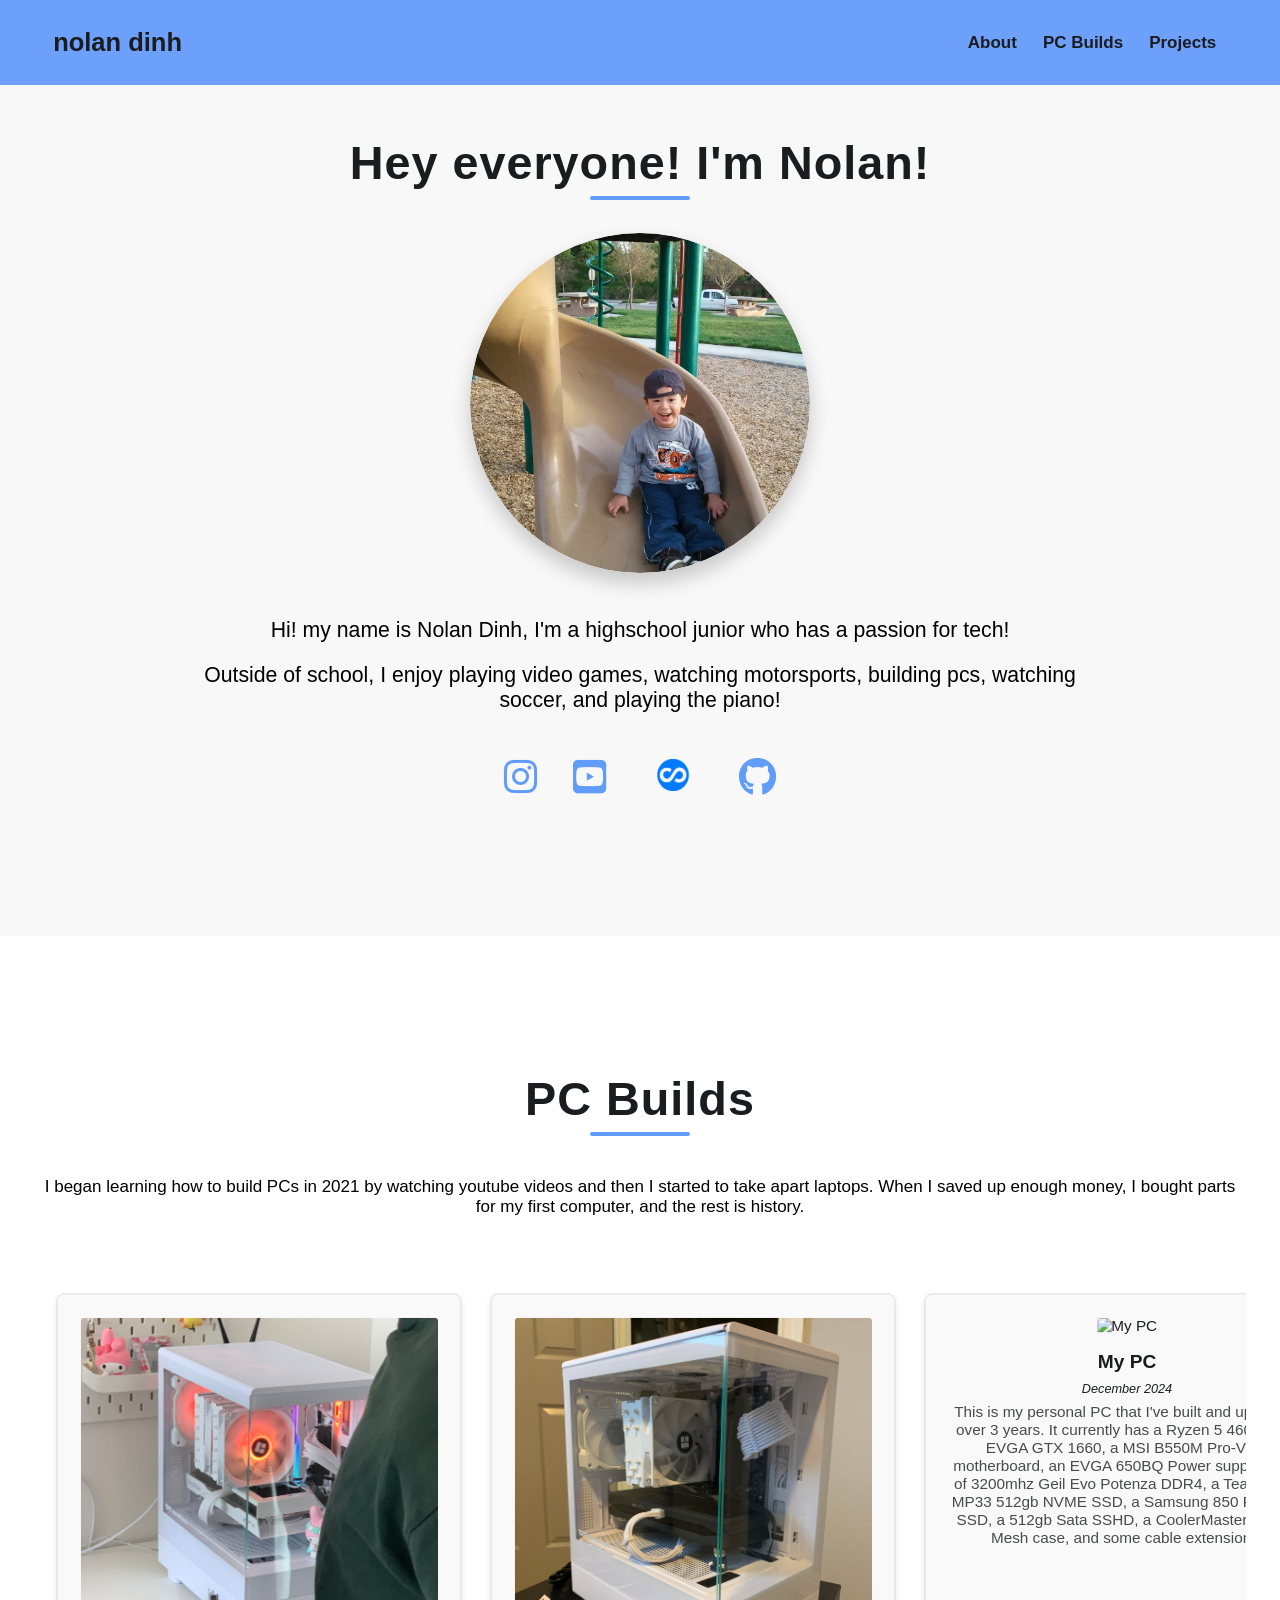
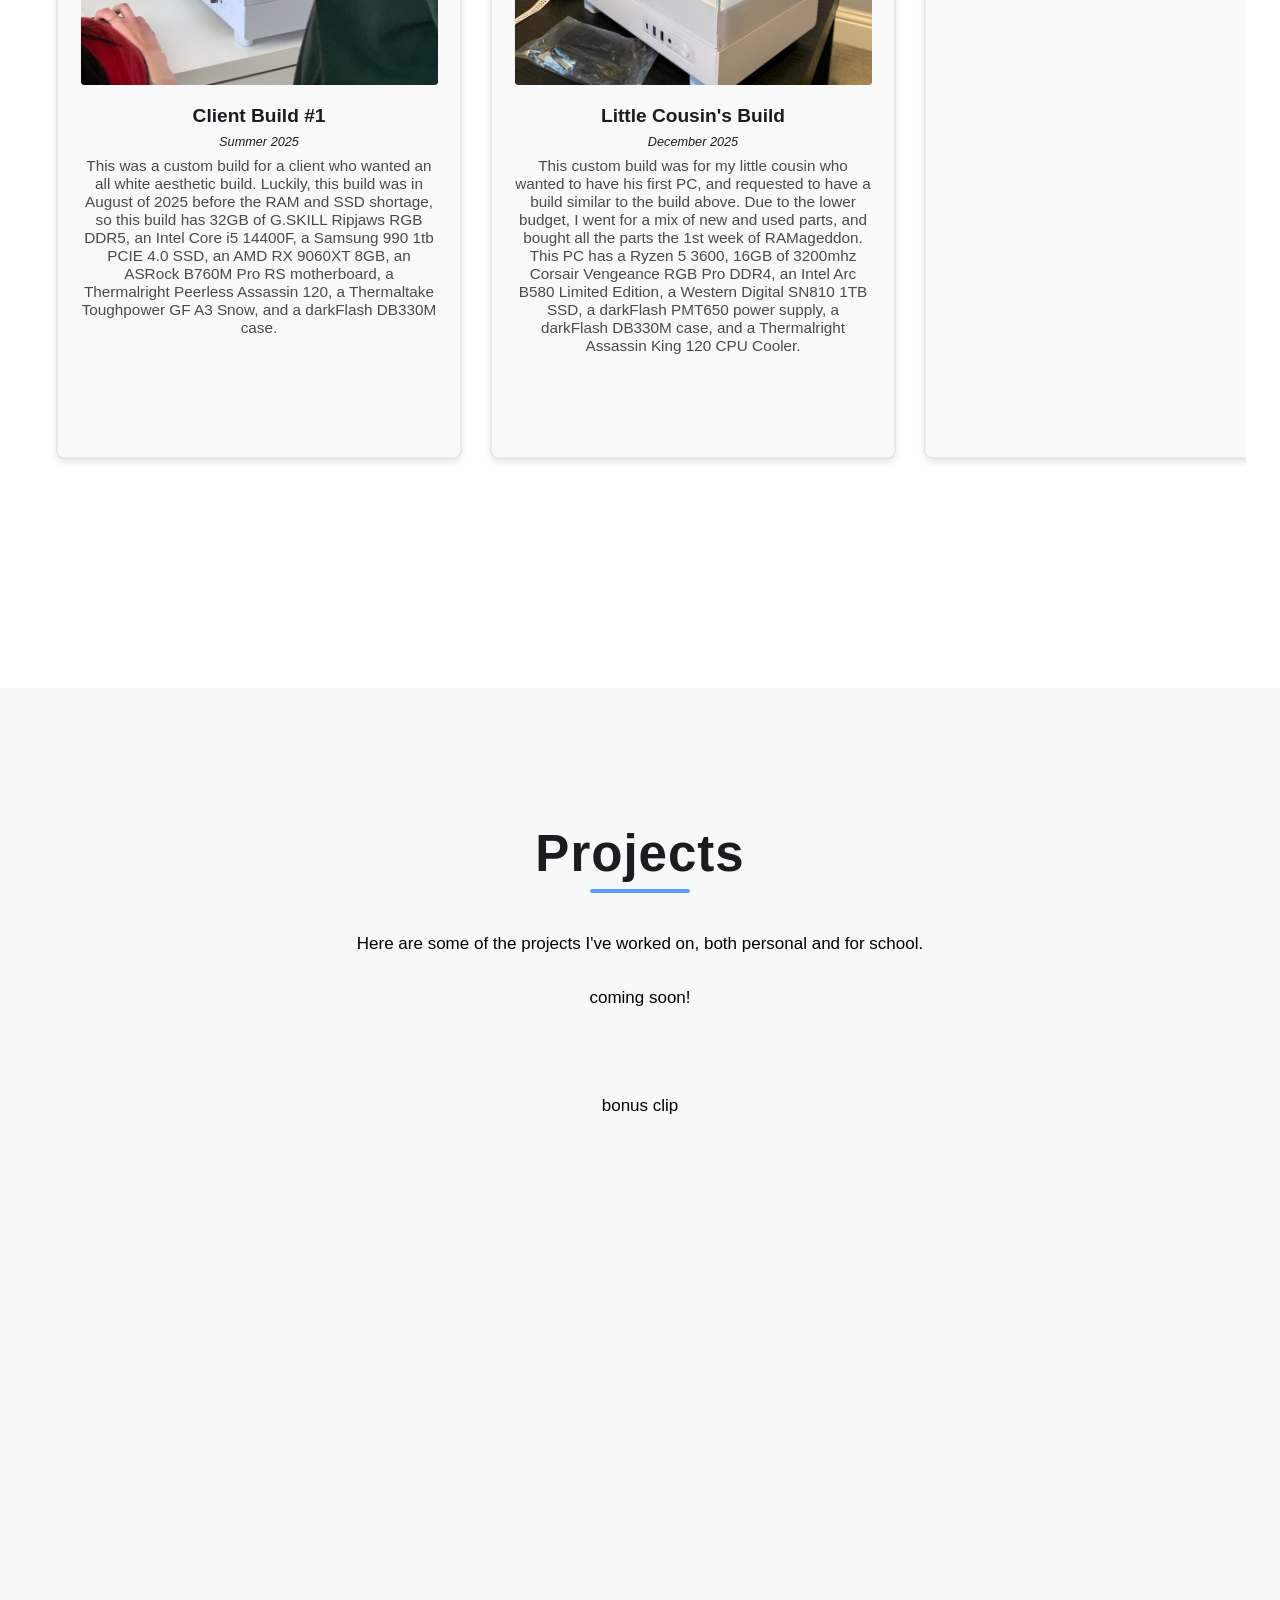
==== index.html @ 5fe79ba7 "Rename p.html to index.html" ====
<!DOCTYPE html>
<html lang="en">
<head>
    <meta charset="UTF-8">
    <meta name="viewport" content="width=device-width, initial-scale=1.0">
    <title>nolan dinh personal portfolio</title>
    <link rel="stylesheet" href="styles.css">
    <link rel="preconnect" href="https://fonts.googleapis.com">
    <link rel="preconnect" href="https://fonts.gstatic.com" crossorigin>
    <link href="https://fonts.googleapis.com/css2?family=Poppins:ital,wght@0,100;0,200;0,300;0,400;0,500;0,600;0,700;0,800;0,900;1,100;1,200;1,300;1,400;1,500;1,600;1,700;1,800;1,900&family=Shadows+Into+Light&display=swap" rel="stylesheet">
    <link rel="stylesheet" href="https://cdnjs.cloudflare.com/ajax/libs/font-awesome/6.7.1/css/all.min.css" integrity="sha512-5Hs3dF2AEPkpNAR7UiOHba+lRSJNeM2ECkwxUIxC1Q/FLycGTbNapWXB4tP889k5T5Ju8fs4b1P5z/iB4nMfSQ==" crossorigin="anonymous" referrerpolicy="no-referrer" />
    <link rel="stylesheet" type='text/css' href="https://cdn.jsdelivr.net/gh/devicons/devicon@latest/devicon.min.css" />
    <!-- Link Swiper's CSS -->
    <link rel="stylesheet" href="https://cdn.jsdelivr.net/npm/swiper@11/swiper-bundle.min.css" />
</head>
<body>
    <header>
        <nav>
            <div class="left">
                <a href="#about-section">nolan dinh</a>
            </div>
            <div class="right">
                <a href="#about-section">About</a>
                <a href="#pcbuilds-section">PC Builds</a>
                <a href="#projects-section">Projects</a>
            </div>
        </nav>
    </header>
    <section id="about-section">
        <h2>Hey everyone! I'm Nolan!</h2>
        <div class="headshot">
            <picture>
                <img src="images/babyme.JPG" alt="headshot">
            </picture>
        </div>
        <div class="bio">
            <p>
                Hi! my name is Nolan Dinh, I'm a highschool junior who has a passion for tech!
            </p>
            <br>
            <p>
                Outside of school, I enjoy playing video games, watching motorsports, building pcs, watching soccer, and playing the piano!            </p>
        </div>
        <div class="social-links">
            <a href="https://www.instagram.com/nolan.dinhh/" target="_blank">
                <i class="fa-brands fa-instagram"></i>
            </a>
            <a href="https://www.youtube.com/@vickersvaliant1" target="_blank">
                <i class="fa-brands fa-square-youtube"></i>
            </a>
            <a href="https://streamable.com" target="_blank">
                <img src="images/streamable.webp" alt="streamable" width="60">
            </a>
            <a href="https://github.com/nolandinh09" target="_blank">
                <i class="fa-brands fa-github"></i>
            </a>
        </div>
    </section>
    <div class="divider"></div>
    <section id="pcbuilds-section">
        <h2>PC Builds</h2>
        <p>I began learning how to build PCs in 2021 by watching youtube videos and then I started to take apart laptops. When I saved up enough money, I bought parts for my first computer, and the rest is history.</p>
        <!-- PC Builds -->
        <div class="pcbuilds-subsection">
            <div #swiperRef="" class="swiper card-swiper">
                <div class="swiper-wrapper">
                <div class="swiper-slide">
                    <a href="" target="_blank" class="project-box">
                        <picture>
                            <img src="images/clientbuild.jpeg" alt="Client Build">
                        </picture>
                        <h4>Client Build #1</h4>
                        <h5><em>Summer 2025</em></h5>
                        <p>This was a custom build for a client who wanted an all white aesthetic build. Luckily, this build was in August of 2025 before the RAM and SSD shortage, so this build has 32GB of G.SKILL Ripjaws RGB DDR5, an Intel Core i5 14400F, a Samsung 990 1tb PCIE 4.0 SSD, an AMD RX 9060XT 8GB, an ASRock B760M Pro RS motherboard, a Thermalright Peerless Assassin 120, a Thermaltake Toughpower GF A3 Snow, and a darkFlash DB330M case.</p>
                    </a>
                </div>
                <div class="swiper-slide">
                    <a href="" target="_blank" class="project-box">
                        <picture>
                            <img src="images/jamespc.jpeg" alt="Circles">
                        </picture>
                        <h4>Little Cousin's Build</h4>
                        <h5><em>December 2025</em></h5>
                        <p>This custom build was for my little cousin who wanted to have his first PC, and requested to have a build similar to the build above. Due to the lower budget, I went for a mix of new and used parts, and bought all the parts the 1st week of RAMageddon. This PC has a Ryzen 5 3600, 16GB of 3200mhz Corsair Vengeance RGB Pro DDR4, an Intel Arc B580 Limited Edition, a Western Digital SN810 1TB SSD, a darkFlash PMT650 power supply, a darkFlash DB330M case, and a Thermalright Assassin King 120 CPU Cooler.</p>
                    </a>
                </div>
                <div class="swiper-slide">
                    <a href="" target="_blank" class="project-box">
                        <picture>
                            <img src="" alt="My PC">
                        </picture>
                        <h4>My PC</h4>
                        <h5><em>December 2024</em></h5>
                        <p>This is my personal PC that I've built and upgraded over 3 years. It currently has a Ryzen 5 4600G, an EVGA GTX 1660, a MSI B550M Pro-VDH motherboard, an EVGA 650BQ Power supply, 16gb of 3200mhz Geil Evo Potenza DDR4, a Teamgroup MP33 512gb NVME SSD, a Samsung 850 Pro Sata SSD, a 512gb Sata SSHD, a CoolerMaster TD500 Mesh case, and some cable extensions.</p>
                    </a>
                </div>
                <div class="swiper-slide">
                    <a href="" target="_blank" class="project-box">
                        <picture>
                            <img src="" alt="2nd PC">
                        </picture>
                        <h4>Secondary PC</h4>
                        <h5><em>December 2024</em></h5>
                        <p>This is my second PC built with my old parts, I let my little brother use this PC. It has an Intel Core i5 8400, a GTX 1060, a 256 SATA M.2 SSD, a 2tb Western Digital Green HDD, 16gb of Silicon Power DDR4 Ram, a Gigabyte B360M DS3H, a Coolermaster Hyper212 CPU cooler, a Thermaltake H17 Versa case, and a Thermaltake Smart 500 watt power supply.</p>
                    </a>
                </div>
                </div>
            </div>
        </div>
    </section>    
    <div class="divider"></div>
    <section id="projects-section">
        <h2>Projects</h2>
        <p>Here are some of the projects I've worked on, both personal and for school.
        <p>coming soon!</p>
        <br>
        <p>bonus clip</p>
        <div style="position:relative; width:100%; height:0px; padding-bottom:56.250%"><iframe allow="fullscreen" allowfullscreen height="100%" src="https://streamable.com/e/1veasy" width="100%" style="border:none; width:50%; height:50%; position:absolute; left:0px; top:0px; overflow:hidden;"></iframe></div>
    <script src="https://cdn.jsdelivr.net/npm/swiper@11/swiper-bundle.min.js"></script>
    <script>
        document.addEventListener("DOMContentLoaded", function () {
            // initialize da swiper
            const swiper = new Swiper(".card-swiper", {
                centeredSlides: false,
                spaceBetween: 0,
                slidesPerView: 'auto'
            });
        });
    </script>
  </body>
</html>
---- styles.css ----
/* Base Styles */
:root {
    --text-color: #1a1c20;
    --link-color: #ffffff;
    --background-color: #eeeff1;
    font-size: 17px; /* Set the base font size */
}

* {
    margin: 0;
    padding: 0;
    box-sizing: border-box;
}

html {
    scroll-behavior: smooth;
    scroll-padding-top: 5rem; /* Adjust this value based on the height of your nav bar */
}

@font-face {
    font-family: "Steph";
    src: url("fonts/steph-font.ttf");
    font-weight: normal;
}

@font-face {
    font-family: "Steph";
    src: url("fonts/steph-font-bold.ttf");
    font-weight: bold;
}

body {
    font-family: 'Steph', sans-serif;
}

a {
    color: var(--text-color);
    text-decoration: none;
}

nav {
    background-color: #619cfa;
    display: flex;
    justify-content: space-between;
    padding: 0 3.125rem;
    height: 5rem;
    align-items: center;
    position: fixed;
    top: 0;
    width: 100%;
    z-index: 1000;
    background-color: rgba(92, 150, 250, 0.9);
    backdrop-filter: blur(5px);
}

nav .left a {
    color: var(--text-color);
    font-size: 1.5rem;
    font-weight: 600;
}

.right{
    margin-left: auto;
}

nav .right a {
    color: var(--text-color);
    font-size: 1rem;
    font-weight: 600;
    margin: 0 0.625rem;
}

nav .right a:hover {
    color: var(--link-color);
    transition: color 0.3s ease-in-out;
}

/* General Section Styles */
section {
    padding: 8rem 2rem;
    min-height: 80vh; /* Reduce the default minimum height */
    display: flex;
    flex-direction: column;
    align-items: center;
    text-align: center;
    gap: 2rem;
    transition: background-color 0.3s ease, box-shadow 0.3s ease;
    box-shadow: 0 4px 6px rgba(0, 0, 0, 0.05);
}

section:nth-of-type(odd) {
    background-color: #f8f8f8; /* Light gray for odd sections */
}

section:nth-of-type(even) {
    background-color: #ffffff; /* White for even sections */
}

/* Section Heading Styles */
section h2 {
    font-size: 3rem;
    font-weight: 700;
    color: var(--text-color);
    margin-bottom: 1rem;
    letter-spacing: 1px;
    position: relative;
}

section h2::after {
    content: '';
    position: absolute;
    width: 100px;
    height: 4px;
    background-color: #619cfa;
    bottom: -10px;
    left: 50%;
    transform: translateX(-50%);
    border-radius: 2px;
}

/* About Section */
#about-section {
    min-height: 100vh;
    flex-direction: column;
    justify-content: center;
    padding: 8rem 2rem;
    display: flex;
    align-items: center;
    text-align: center;
    gap: 0.5rem;
}

#about-section h2 {
    margin-bottom: 1rem;
    font-size: 2.75rem;
    font-weight: 700;
}

#about-section .headshot {
    width: 20rem;
    height: 20rem;
    overflow: hidden;
    margin-top: 1rem;
    margin-bottom: 37px;
    border-radius: 50%;
    box-shadow: 0 10px 20px rgba(0, 0, 0, 0.2);
}

#about-section .headshot img {
    width: 100%;
    height: 100%;
    border-radius: 50%;
    object-fit: cover;
    transition: transform 0.4s ease;
}

#about-section .headshot img:hover {
    transform: scale(1.2);
}

#about-section .bio {
    margin-bottom: 2rem;
    padding: 0 2rem;
    max-width: 56.25rem;
}

#about-section .bio p {
    font-size: 1.25rem;
    font-weight: 300;
}

#about-section .social-links {
    font-size: 2.25rem;
}

#about-section .social-links a {
    padding: 0;
    margin: 0 0.75rem;
}

#about-section .social-links a i {
    transition: transform 0.3s, color 0.3s;
}

#about-section .social-links a:hover i {
    color: #4f8cef;
    transform: scale(1.2);
}

#about-section .social-links i {
    color: #619cfa;
    font-weight: 500;
}

/* Experience Section */
#experience-section {
    min-height: 100vh;
    display: flex;
    flex-direction: column;
    align-items: center;
    text-align: center;
    gap: 2rem;
}

#experience-section h2 {
    margin-bottom: 1rem;
    font-size: 2.75rem;
    font-weight: 700;
}

#experience-section .experience-container {
    display: flex;
    flex-direction: column;
    align-items: center;
    gap: 2rem;
    max-width: 56.25rem;
    width: 100%;
}

#experience-section .experience-box {
    background-color: #619cfa;
    padding: 2rem;
    border-radius: 0.5rem;
    box-shadow: 0 4px 8px rgba(0, 0, 0, 0.1);
    width: 100%;
    text-align: left;
}

#experience-section .experience-box h3 {
    margin-bottom: 0.5rem;
    font-size: 1.5rem;
    font-weight: 600;
}

#experience-section .experience-box p {
    margin-bottom: 0.5rem;
    font-size: 1rem;
    font-weight: 300;
}

/* Projects Section */
#pcbuilds-section {
    width: 100%;
    margin: auto;
    min-height: 100vh;
    display: flex;
    flex-direction: column;
    align-items: center;
    text-align: center;
    gap: 2rem;
}

#pcbuilds-section h2 {
    margin-bottom: 1rem;
    font-size: 2.75rem;
    font-weight: 700;
}

#pcbuilds-section h3 {
    margin-bottom: 2rem;
    font-size: 1.5rem;
    font-weight: 500;
    text-decoration: underline;
}

.pcbuilds-subsection {
    width: 100%;
    margin-bottom: 3rem; /* Add space between subsections */
}

.projects-scroll-container {
    display: flex;
    gap: 10rem;
    padding: 1rem;
    width: 100%;
    max-width: 1600px;
    overflow-x: auto; /* Allow horizontal scrolling if needed */
    margin: 0 auto;
}

.project-box {
    flex: 0 0 16rem; /* Fixed width for the boxes */
    text-align: center;
    border: 1px solid #d7dbd8;
    border-radius: 0.5rem;
    padding: 1.5rem; /* Increased padding for more internal space */
    background-color: #f9f9f9;
    box-shadow: 0 4px 8px rgba(0, 0, 0, 0.1);
    transition: transform 0.3s ease, box-shadow 0.3s ease;
    min-height: 50rem; /* Set a minimum height for the box */
    display: flex;
    flex-direction: column;
}

.project-box:hover {
    transform: scale(0.95);
    box-shadow: 0 6px 12px rgba(0, 0, 0, 0.15);
}

.project-box img {
    width: 100%;
    height: 24rem; /* Increased height for the image */
    object-fit: cover;
    border-radius: 0.25rem;
    margin-bottom: 1rem; /* Add space between image and description */
}

.project-box h4 {
    margin-bottom: 0.5rem;
    font-size: 1.25rem;
    font-weight: 600;
}

.project-box h5 {
    margin-bottom: 0.5rem;
    font-weight: 500;
}

.project-box p {
    font-size: 1rem;
    font-weight: 300;
    color: #494a4a;
    flex-grow: 1; /* Allow the description to take up remaining space */
}


.project-box p {
    font-size: 1rem;
    font-weight: 300;
    color: #494a4a;
}

/* Skills Section */
#skills-section {
    min-height: 30vh;
    display: flex;
    flex-direction: column;
    align-items: center;
    text-align: center;
    gap: 2rem; /* Add gap between elements */
}

#skills-section h2 {
    margin-bottom: 1rem;
    font-size: 2.75rem;
    font-weight: 700;
}

#skills-section .skills-container {
    display: flex;
    flex-wrap: wrap;
    justify-content: center;
    gap: 2rem; /* Add gap between icons */
}

#skills-section i {
    font-size: 3rem;
    color: #588061;
    transition: transform 0.3s ease, color 0.3s ease;
    margin: 1rem 0; /* Add margin to ensure proper spacing */
}

#skills-section i:hover {
    transform: scale(5);
    color: #a5d6b0;
}

/* Leave a Message Section */
#leave-message-section {
    min-height: 50vh; /* Make it half the viewport height */
    display: flex;
    flex-direction: column;
    align-items: center;
    justify-content: center;
    text-align: center;
    gap: 1rem;
}

#leave-message-section h2 {
    margin-bottom: 1rem;
    font-size: 2.75rem;
    font-weight: 700;
}

#leave-message-section p {
    font-size: 1.25rem;
    color: #555;
    max-width: 600px;
    line-height: 1.6;
}

footer {
    background-color: #909090;
    color: #fff;
    text-align: center;
    padding: 1rem 0;
    font-size: 0.875rem;
}

/* Cards Swiper */
.swiper {
    width: 100%;
    overflow-x: scroll !important;
  }

.swiper-slide {
    width: 400px !important;
    height: 400px;
    margin-right: 2rem !important;
}

.swiper-slide > a {
    display: block;
    transform: scale(0.9);
    width: 450px;
    height: 375.75px;
}


/* Media Queries for Responsiveness */
@media (min-width: 1690px) {
    .swiper-wrapper {
        justify-content:center;
    }
}

@media (max-width: 992px) {
    nav .left a {
        font-size: 1.25rem;
    }

    nav .right a {
        font-size: 1rem;
        margin: 0 0.5rem;
    }

    #about-section .headshot {
        width: 18rem;
        height: 18rem;
    }

    #projects-section .project-box {
        flex: 0 0 14rem; /* Adjust width for smaller screens */
    }

    #skills-section i {
        font-size: 2.5rem;
    }
}

@media (max-width: 768px) {
    nav .left a {
        font-size: 1.25rem;
    }

    nav .right a {
        font-size: 1.1rem;
        margin: 0 0.375rem;
    }

    #about-section .headshot {
        width: 16rem;
        height: 16rem;
    }

    #projects-section .project-box {
        flex: 0 0 14rem;
    }

    #skills-section i {
        font-size: 2rem;
    }

    #skills-section .skills-container {
        gap: 1.25rem;
     }
}

@media (max-width: 576px) {
    nav {
        padding: 0 1rem;
    }

    nav .left a {
        font-size: 1.1rem;
    }

    nav .right a {
        font-size: 0.8rem;
        margin: 0 0.25rem;
    }

    #about-section .social-links {
        font-size: 1.75rem;
    }

    #about-section h2 {
        font-size: 2.4rem;
    }

    #about-section .headshot {
        width: 12rem;
        height: 12rem;
    }

    #projects-section .project-box {
        flex: 0 0 14rem;
    }

    #skills-section i {
        font-size: 1.5rem;
    }

    #skills-section .skills-container {
       gap: 1rem;
    }

    section {
        padding: 6rem 1rem; /* Adjust padding for smaller screens */
    }

    #projects-section {
        padding: 6rem 1rem; /* Adjust padding for smaller screens */
    }

    #leave-message-section {
        padding: 3rem 1rem; /* Adjust padding for smaller screens */
    }
}
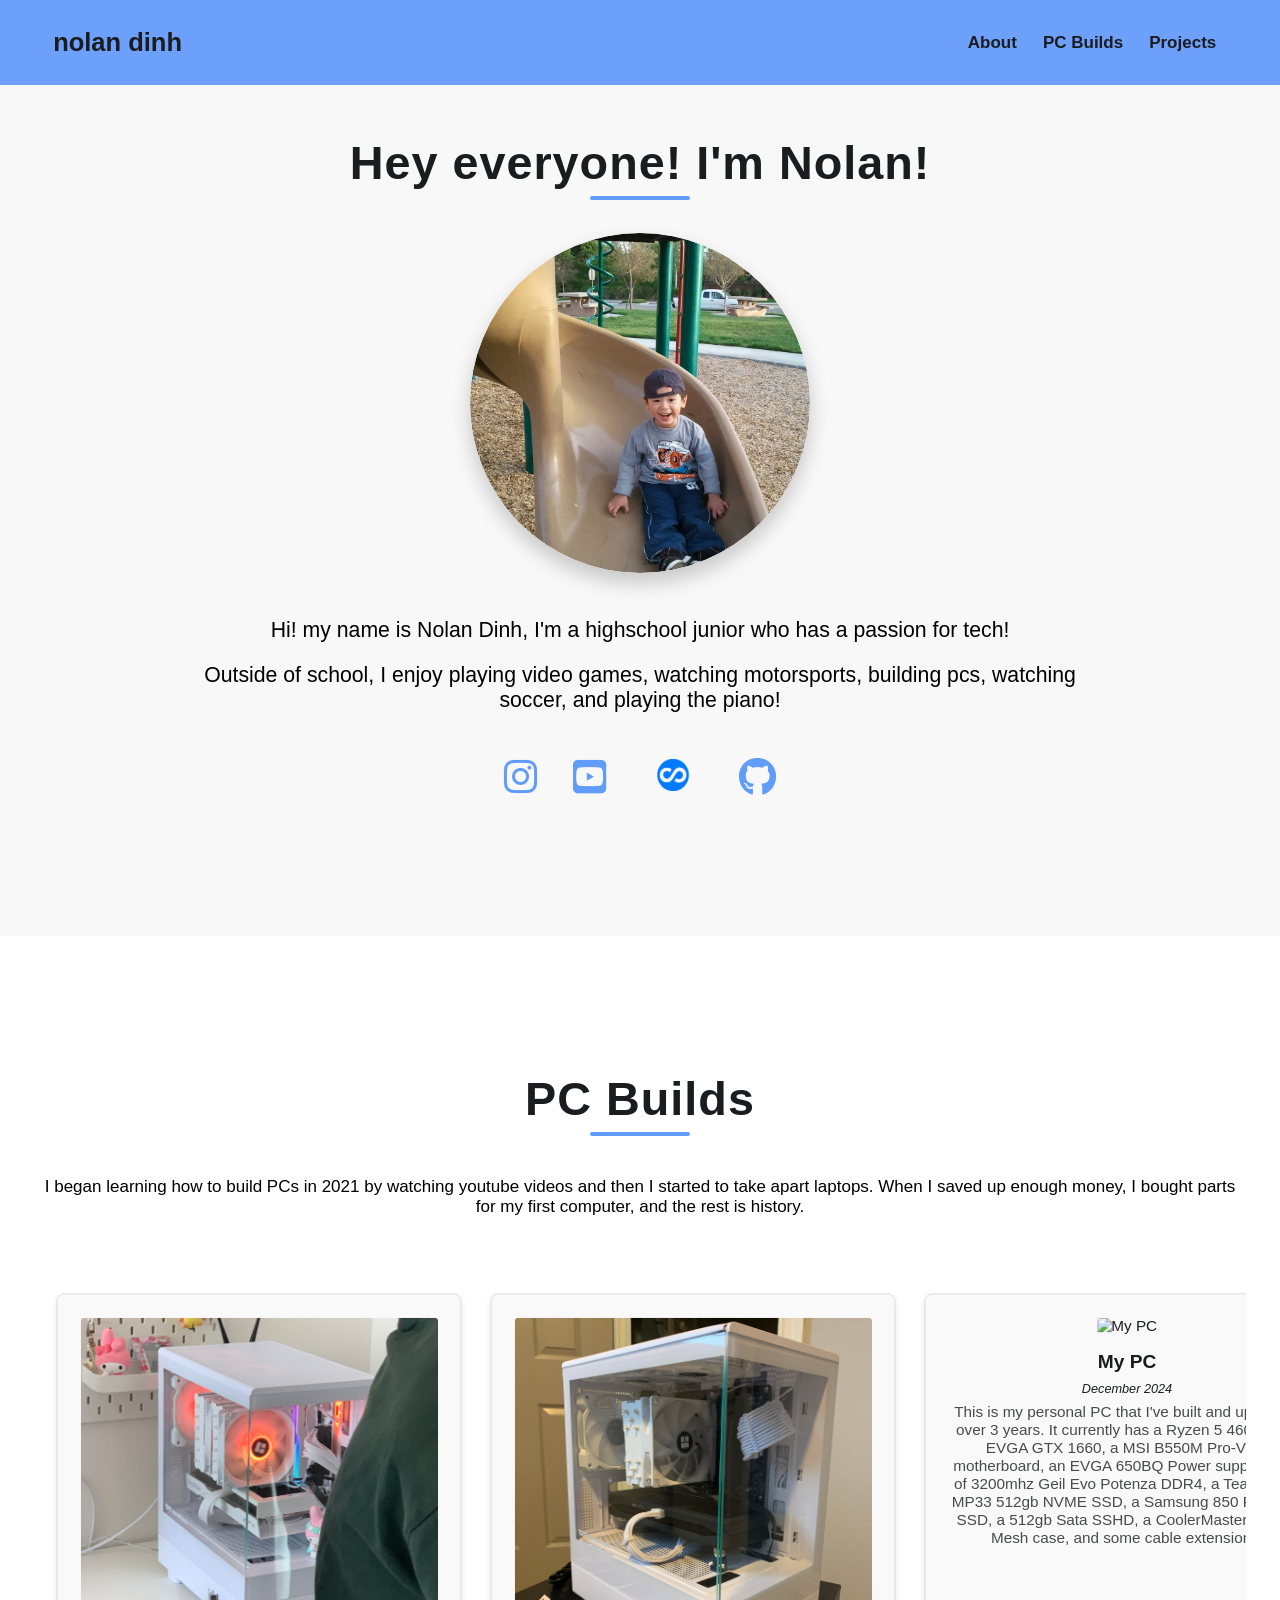
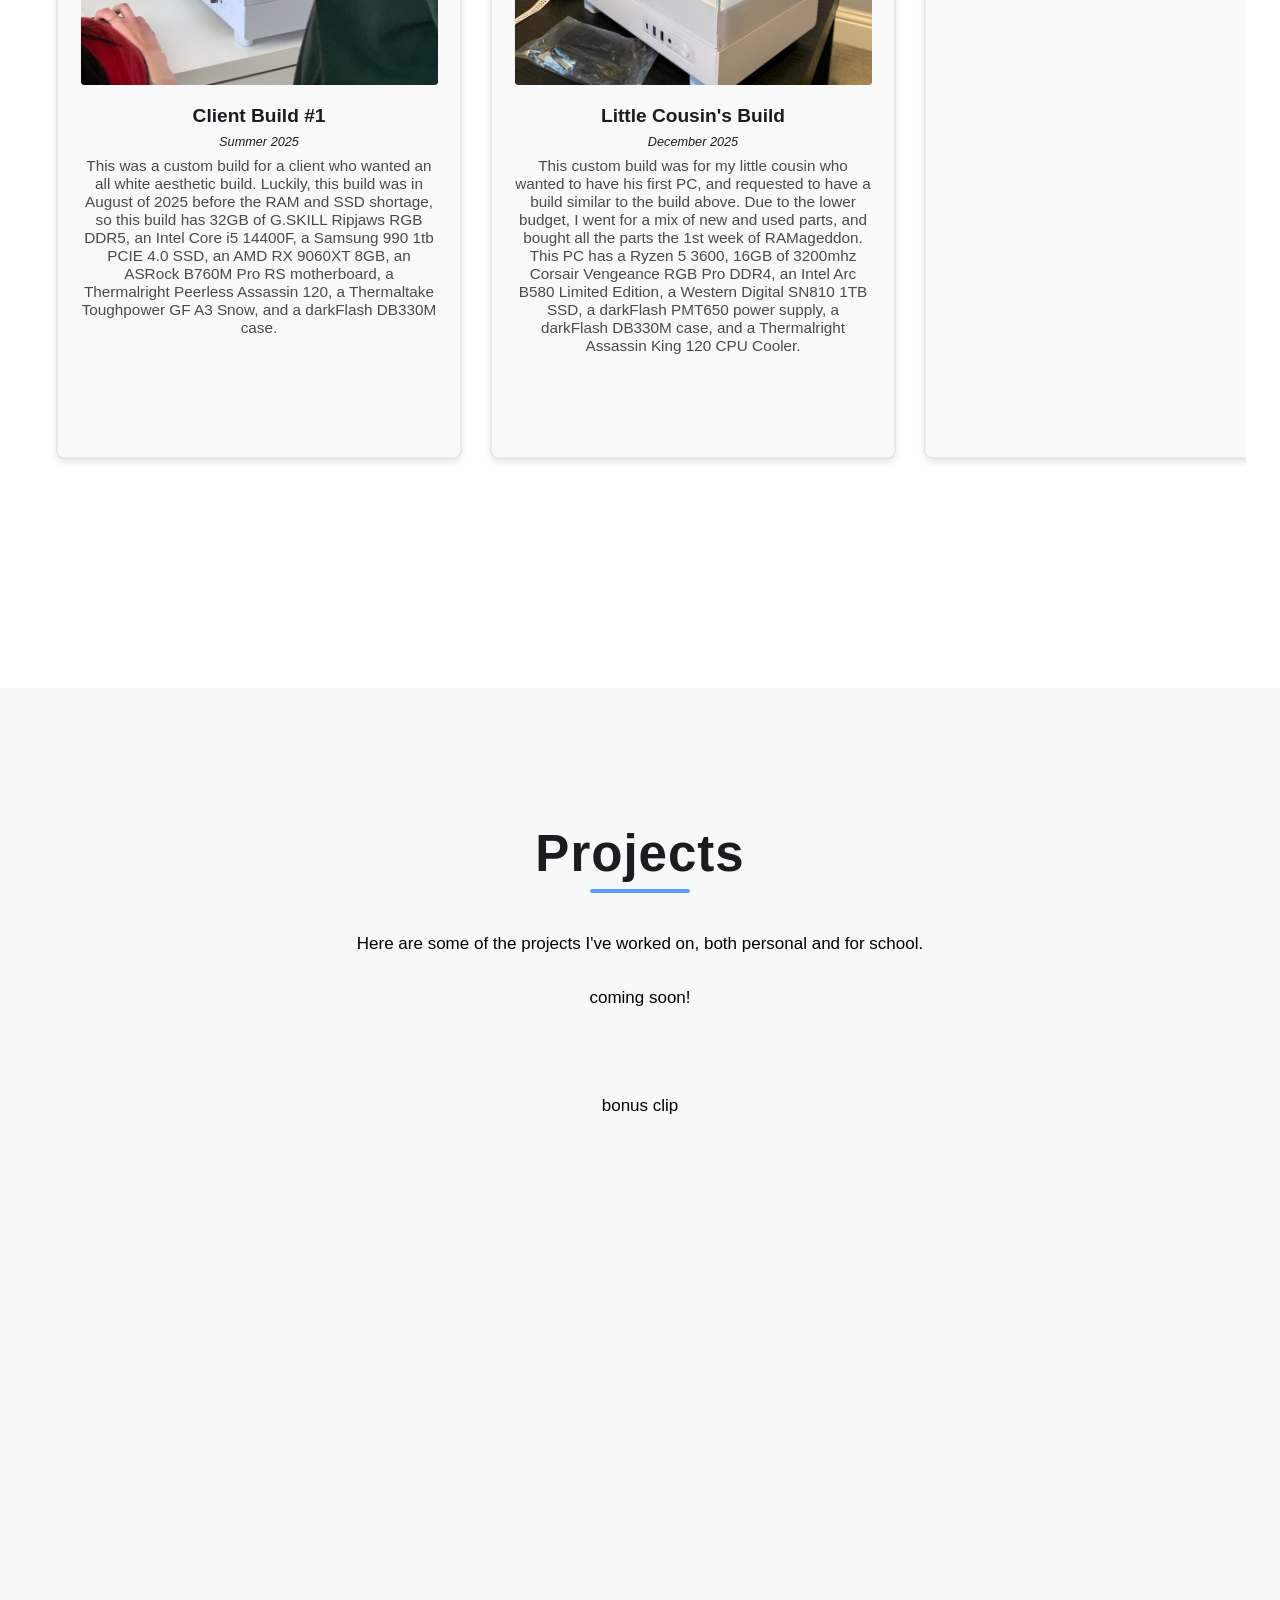
==== commit 49098d41: "peter val clip" ====
--- a/index.html
+++ b/index.html
@@ -116,7 +116,8 @@
         <br>
         <p>bonus clip</p>
         <div style="position:relative; width:100%; height:0px; padding-bottom:56.250%"><iframe allow="fullscreen" allowfullscreen height="100%" src="https://streamable.com/e/1veasy" width="100%" style="border:none; width:50%; height:50%; position:absolute; left:0px; top:0px; overflow:hidden;"></iframe></div>
-    <script src="https://cdn.jsdelivr.net/npm/swiper@11/swiper-bundle.min.js"></script>
+        <div style="position:relative; width:100%; height:0px; padding-bottom:56.250%"><iframe allow="fullscreen" allowfullscreen height="100%" src="https://streamable.com/e/w5113v?loop=0" width="100%" style="border:none; width:50%; height:50%; position:absolute; left:0px; top:0px; overflow:hidden;"></iframe></div>
+        <script src="https://cdn.jsdelivr.net/npm/swiper@11/swiper-bundle.min.js"></script>
     <script>
         document.addEventListener("DOMContentLoaded", function () {
             // initialize da swiper
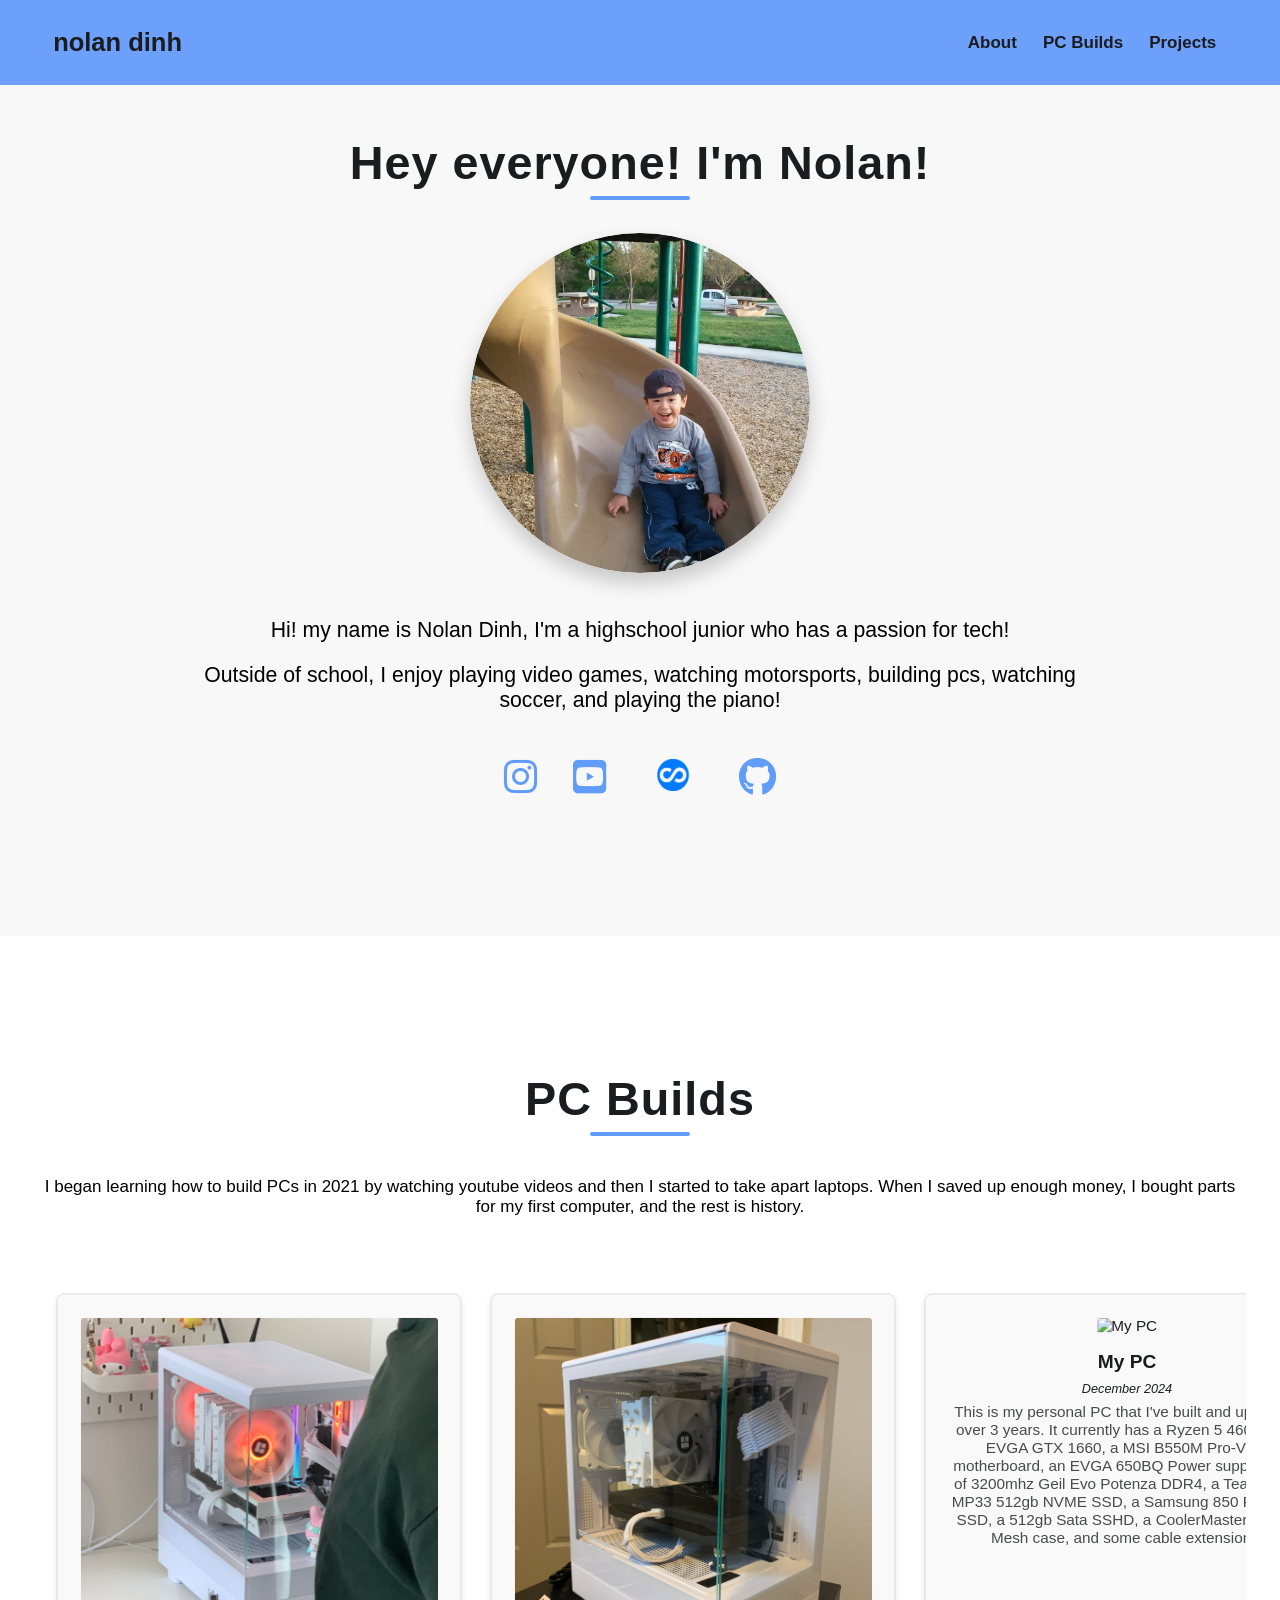
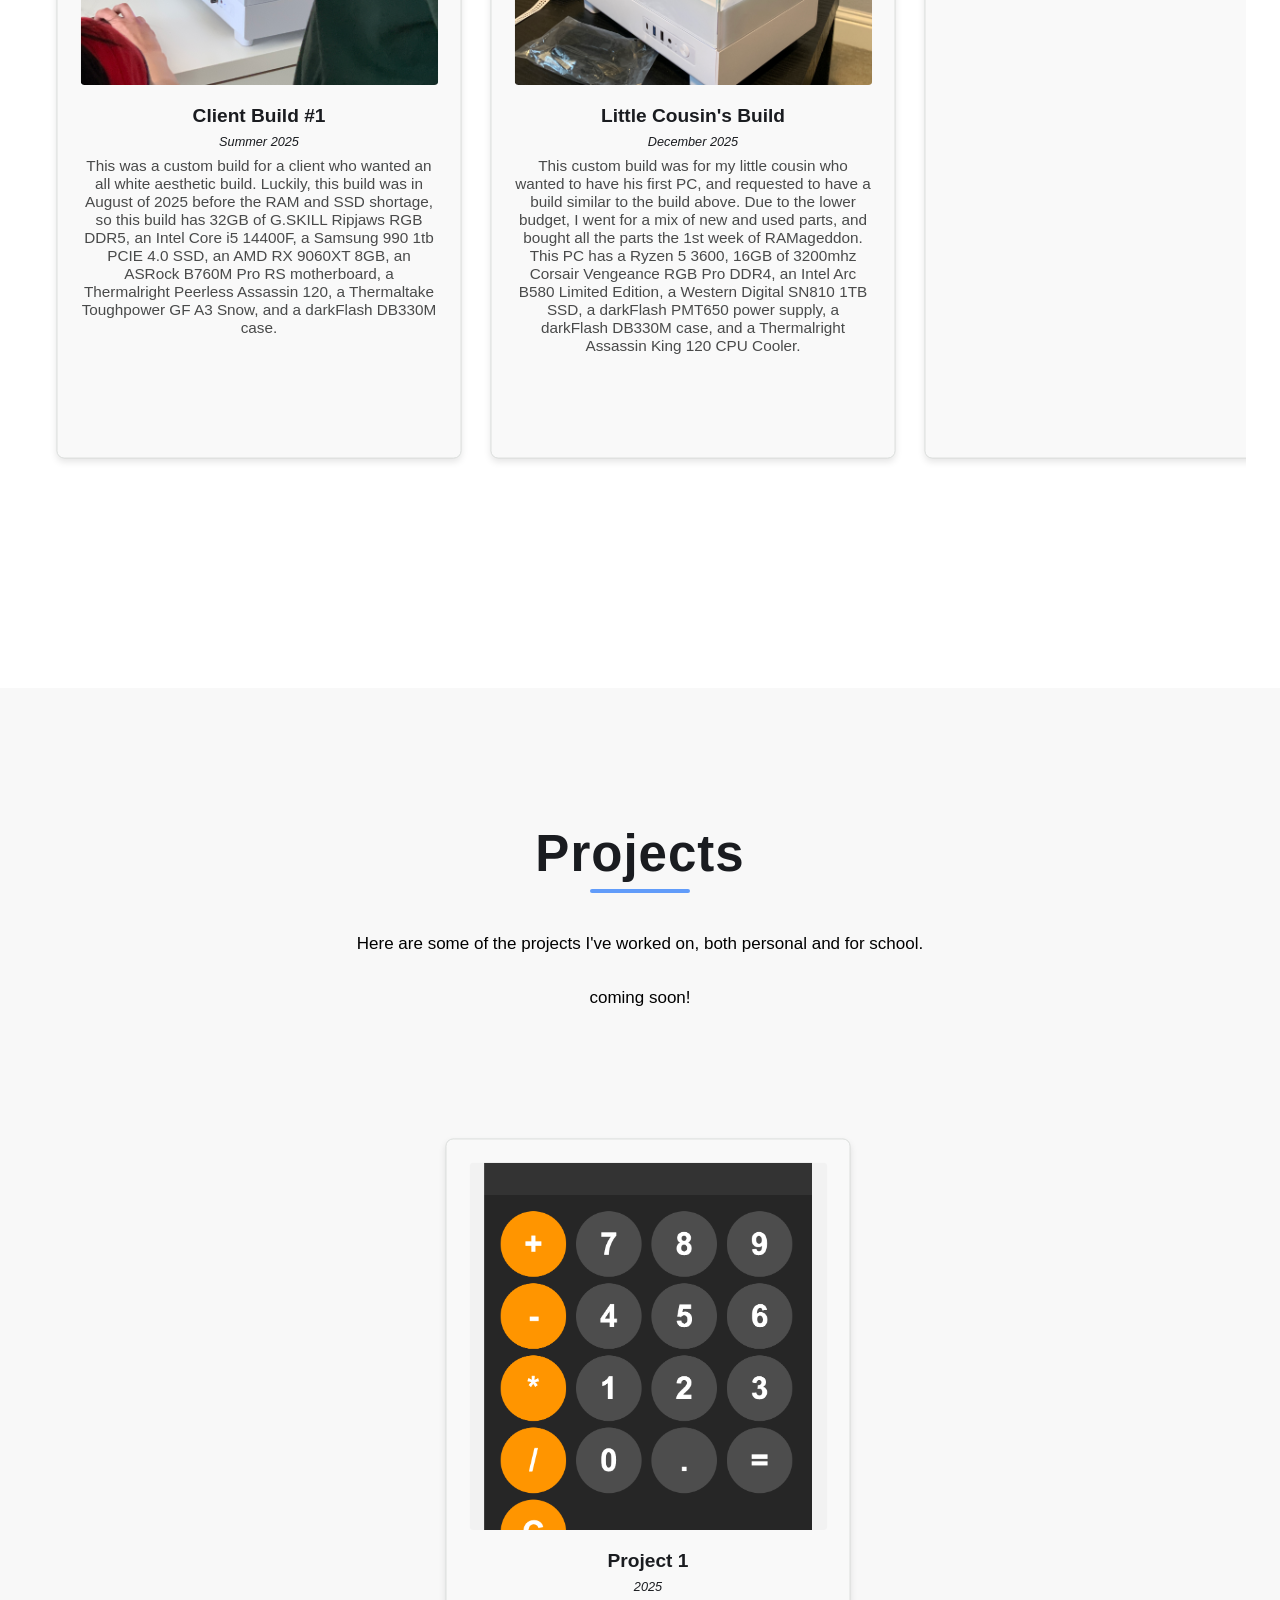
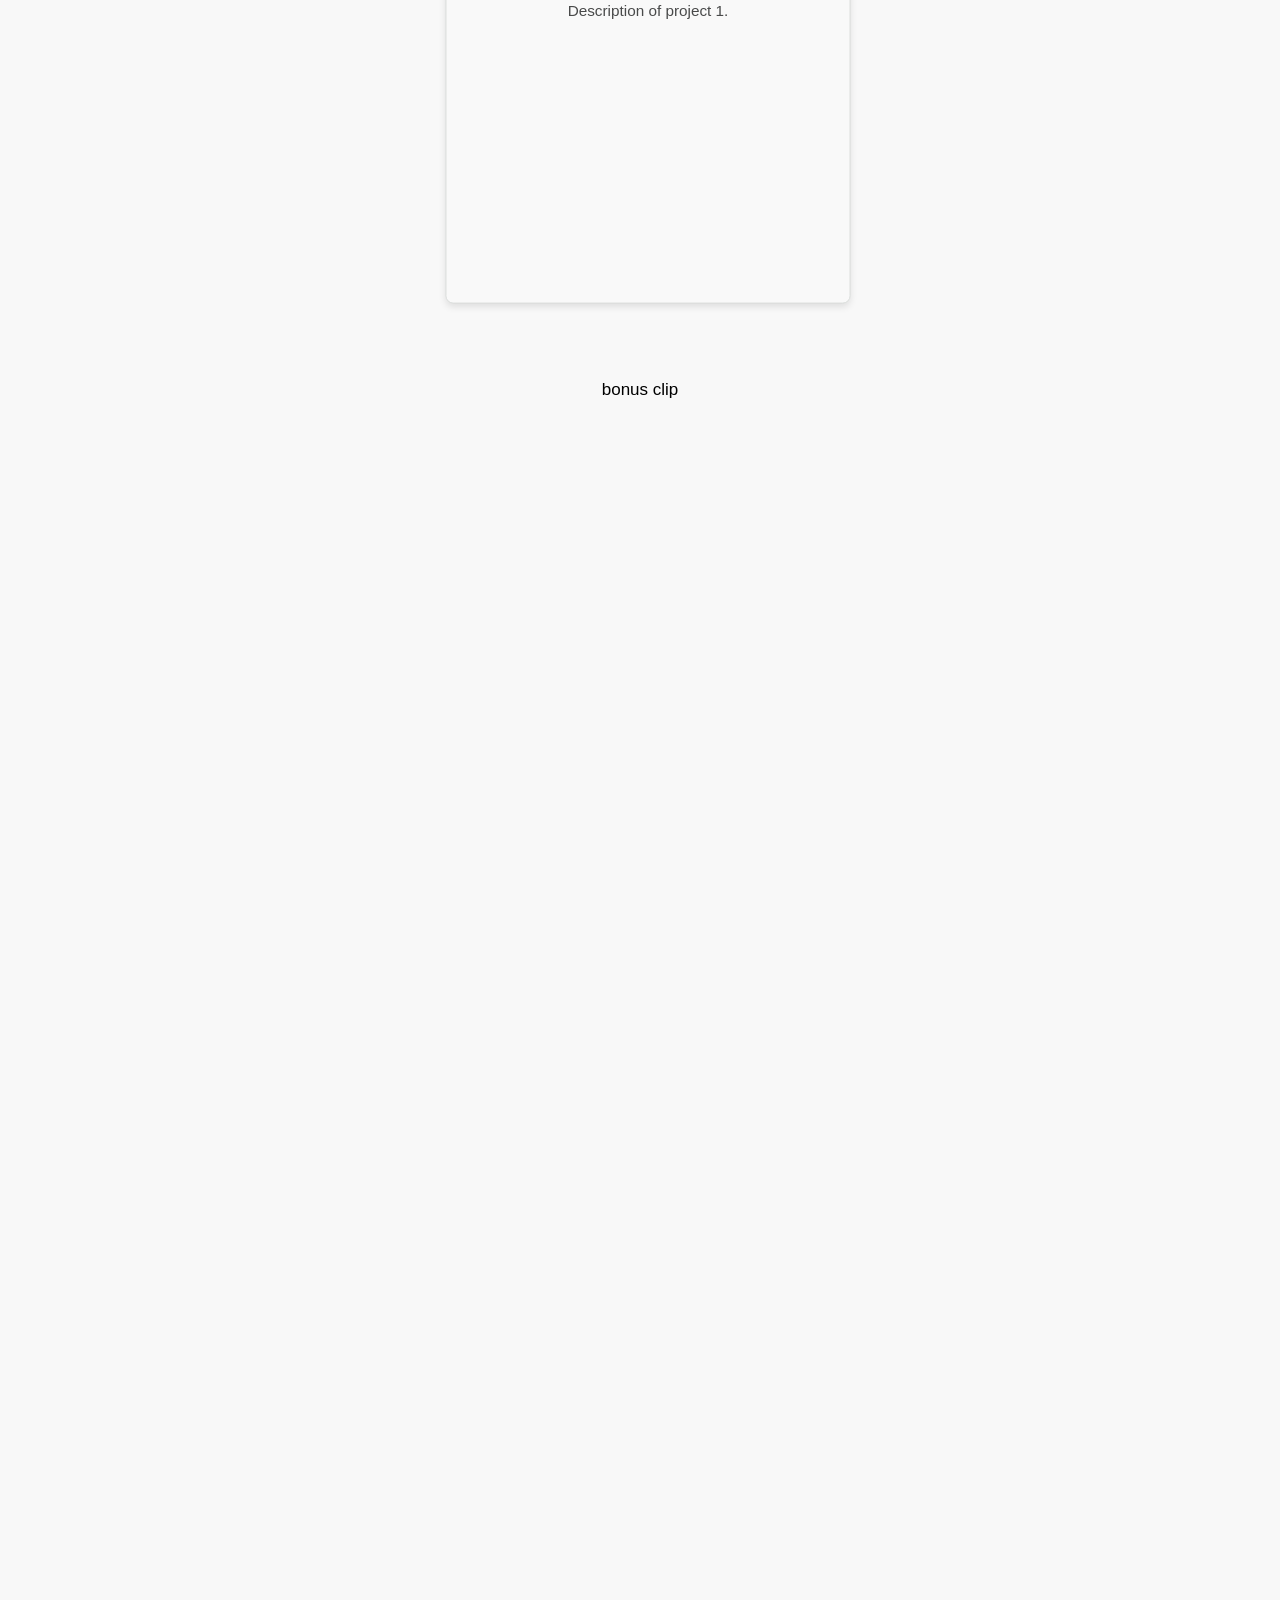
==== commit 25e24cb1: "project subsection starto" ====
--- a/index.html
+++ b/index.html
@@ -114,6 +114,22 @@
         <p>Here are some of the projects I've worked on, both personal and for school.
         <p>coming soon!</p>
         <br>
+        <div class="projects-section">
+            <div #swiperRef="" class="swiper card-swiper">
+                <div class="swiper-wrapper">
+                    <div class="swiper-slide">
+                        <a href="https://github.com/nolandinh09/calculator" target="_blank" class="project-box">
+                            <picture>
+                                <img src="images/calculator.png" alt="Calc (calculator) project">
+                            </picture>
+                            <h4>Project 1</h4>
+                            <h5><em>2025</em></h5>
+                            <p>Description of project 1.</p>
+                        </a>
+                    </div>
+                </div>
+            </div>
+        </div>
         <p>bonus clip</p>
         <div style="position:relative; width:100%; height:0px; padding-bottom:56.250%"><iframe allow="fullscreen" allowfullscreen height="100%" src="https://streamable.com/e/1veasy" width="100%" style="border:none; width:50%; height:50%; position:absolute; left:0px; top:0px; overflow:hidden;"></iframe></div>
         <div style="position:relative; width:100%; height:0px; padding-bottom:56.250%"><iframe allow="fullscreen" allowfullscreen height="100%" src="https://streamable.com/e/w5113v?loop=0" width="100%" style="border:none; width:50%; height:50%; position:absolute; left:0px; top:0px; overflow:hidden;"></iframe></div>
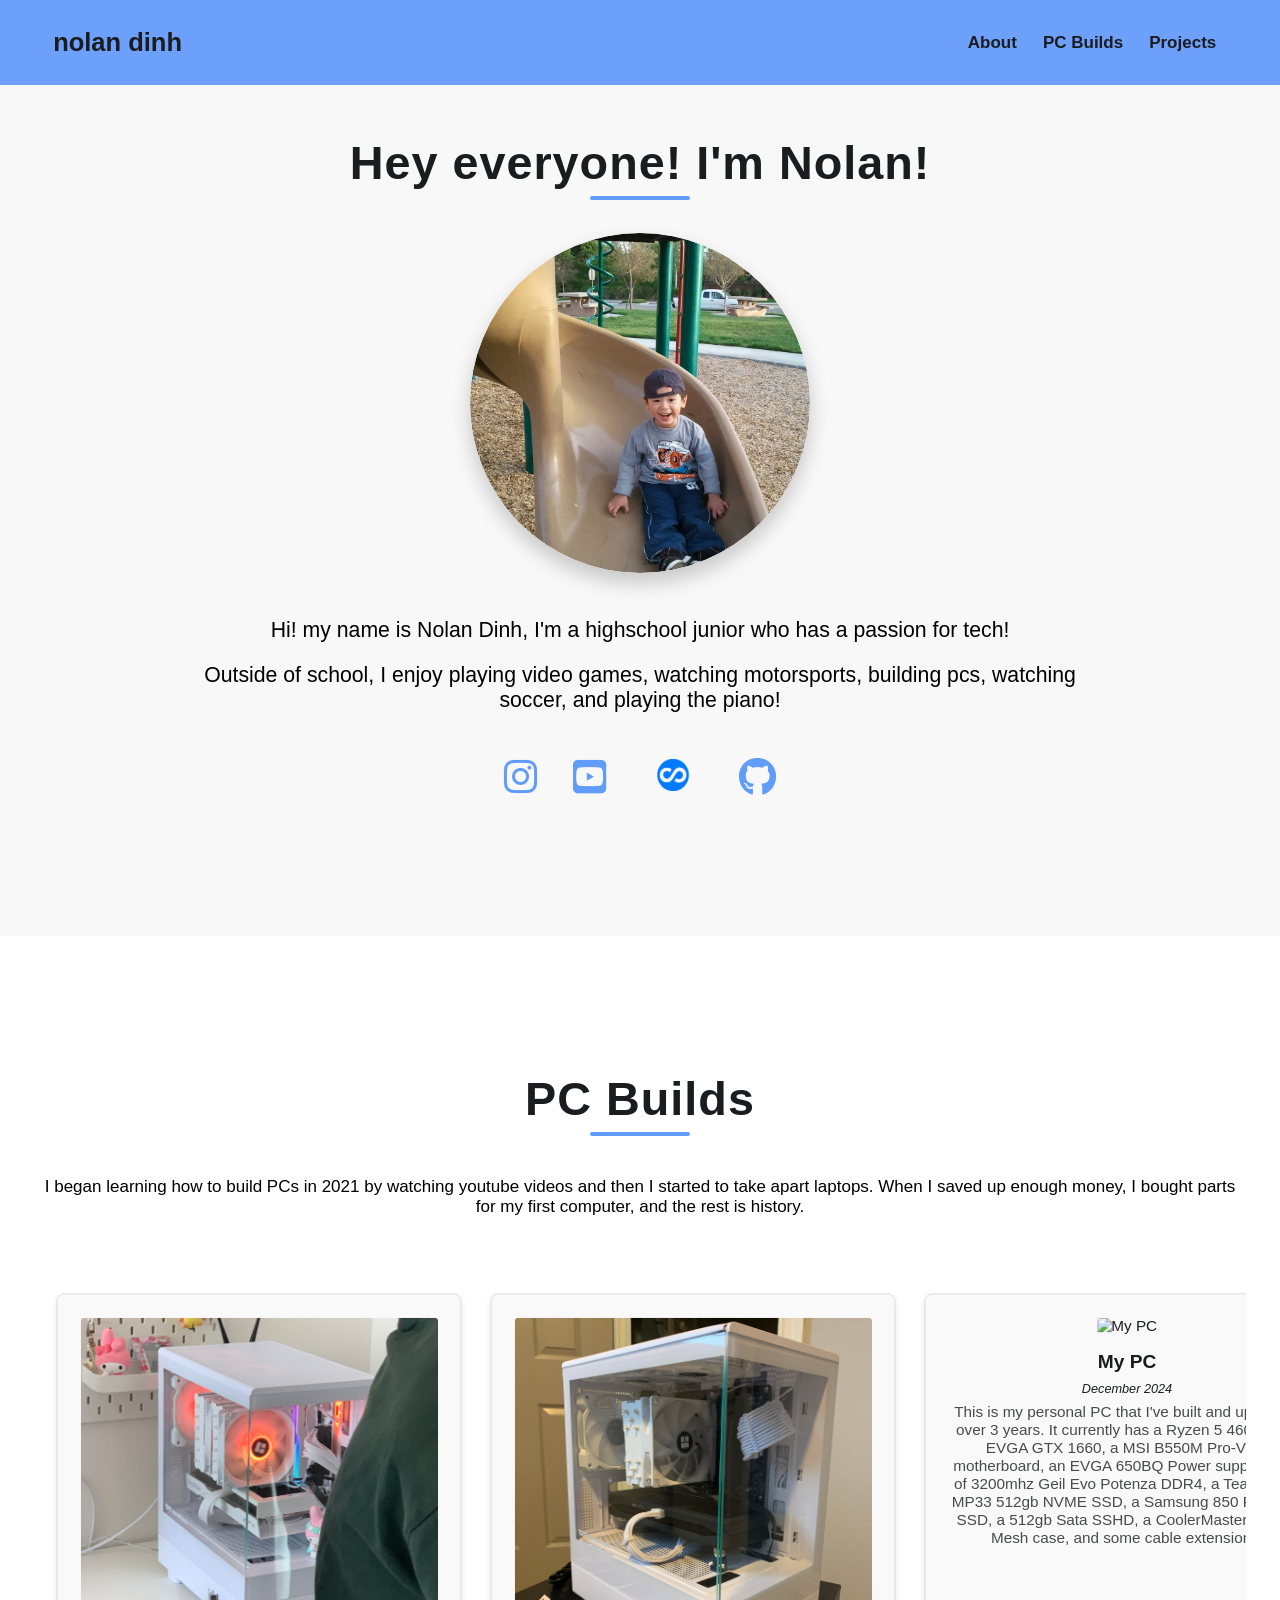
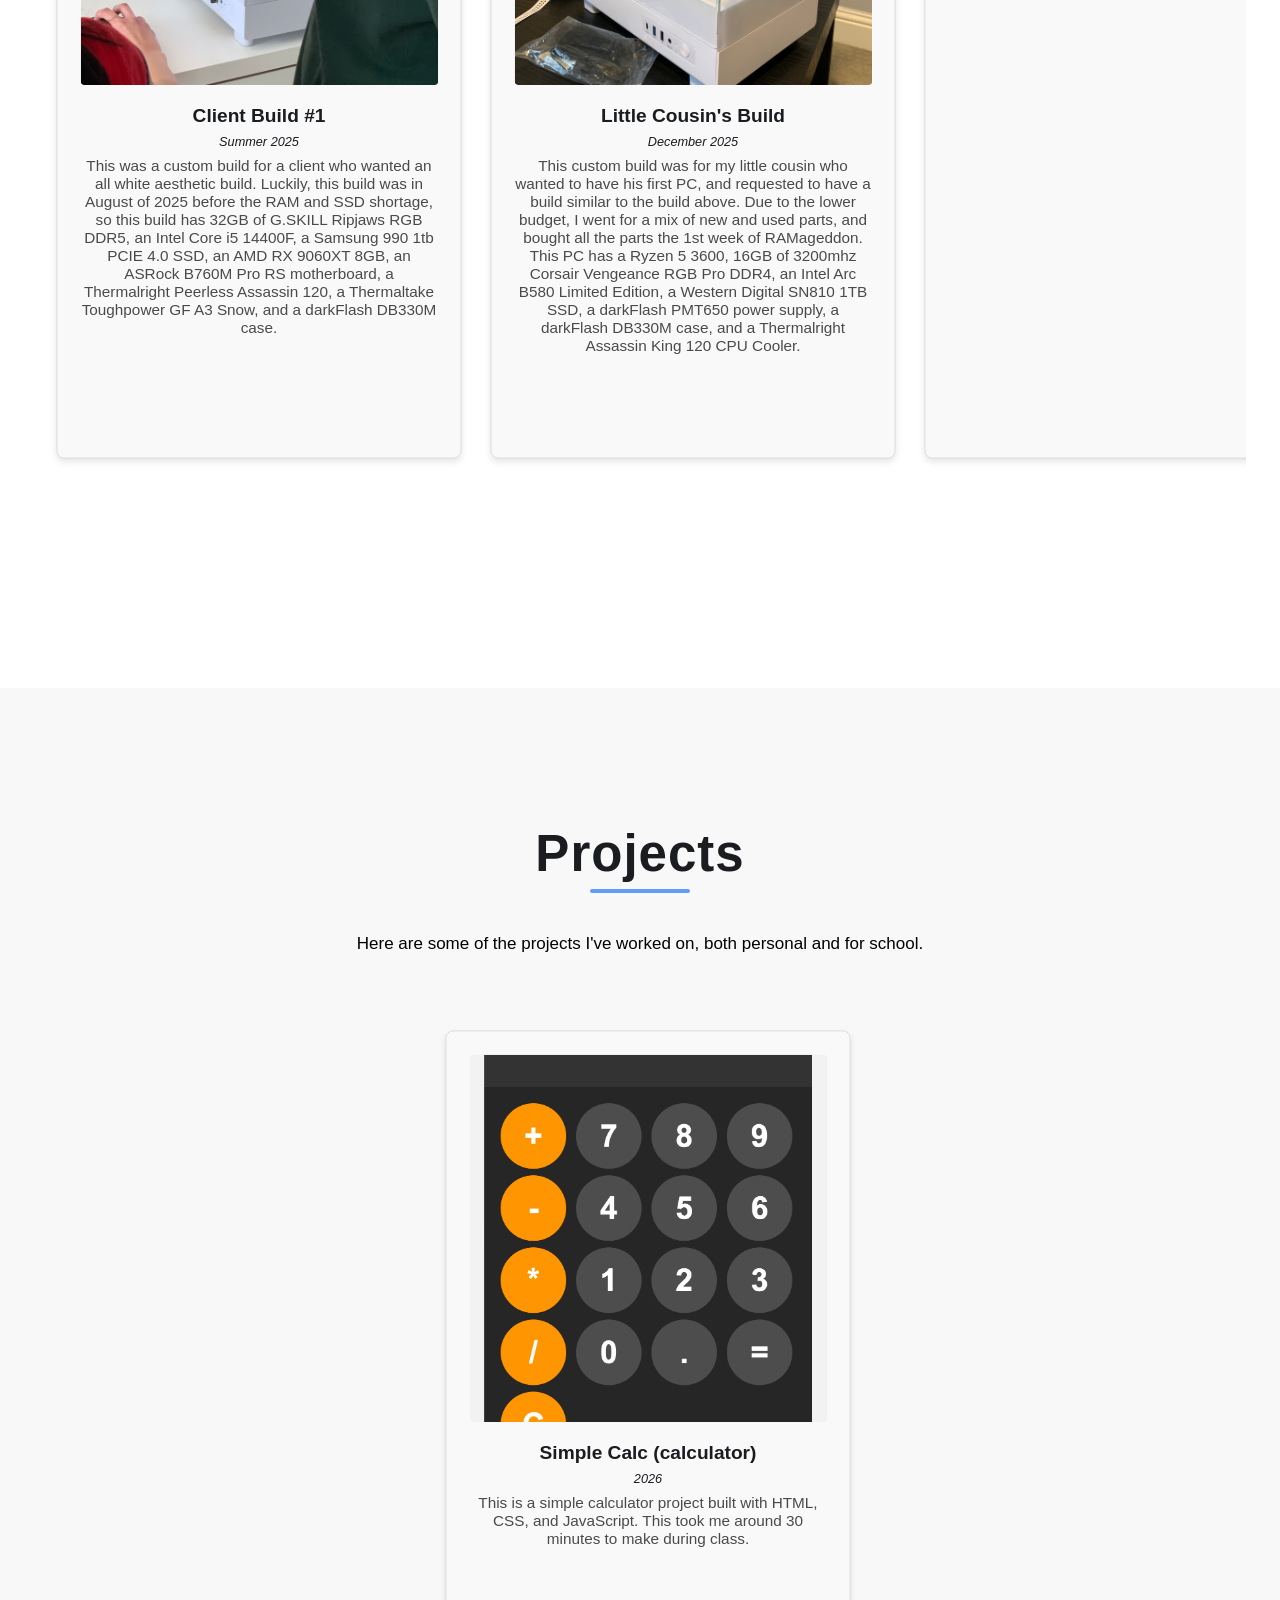
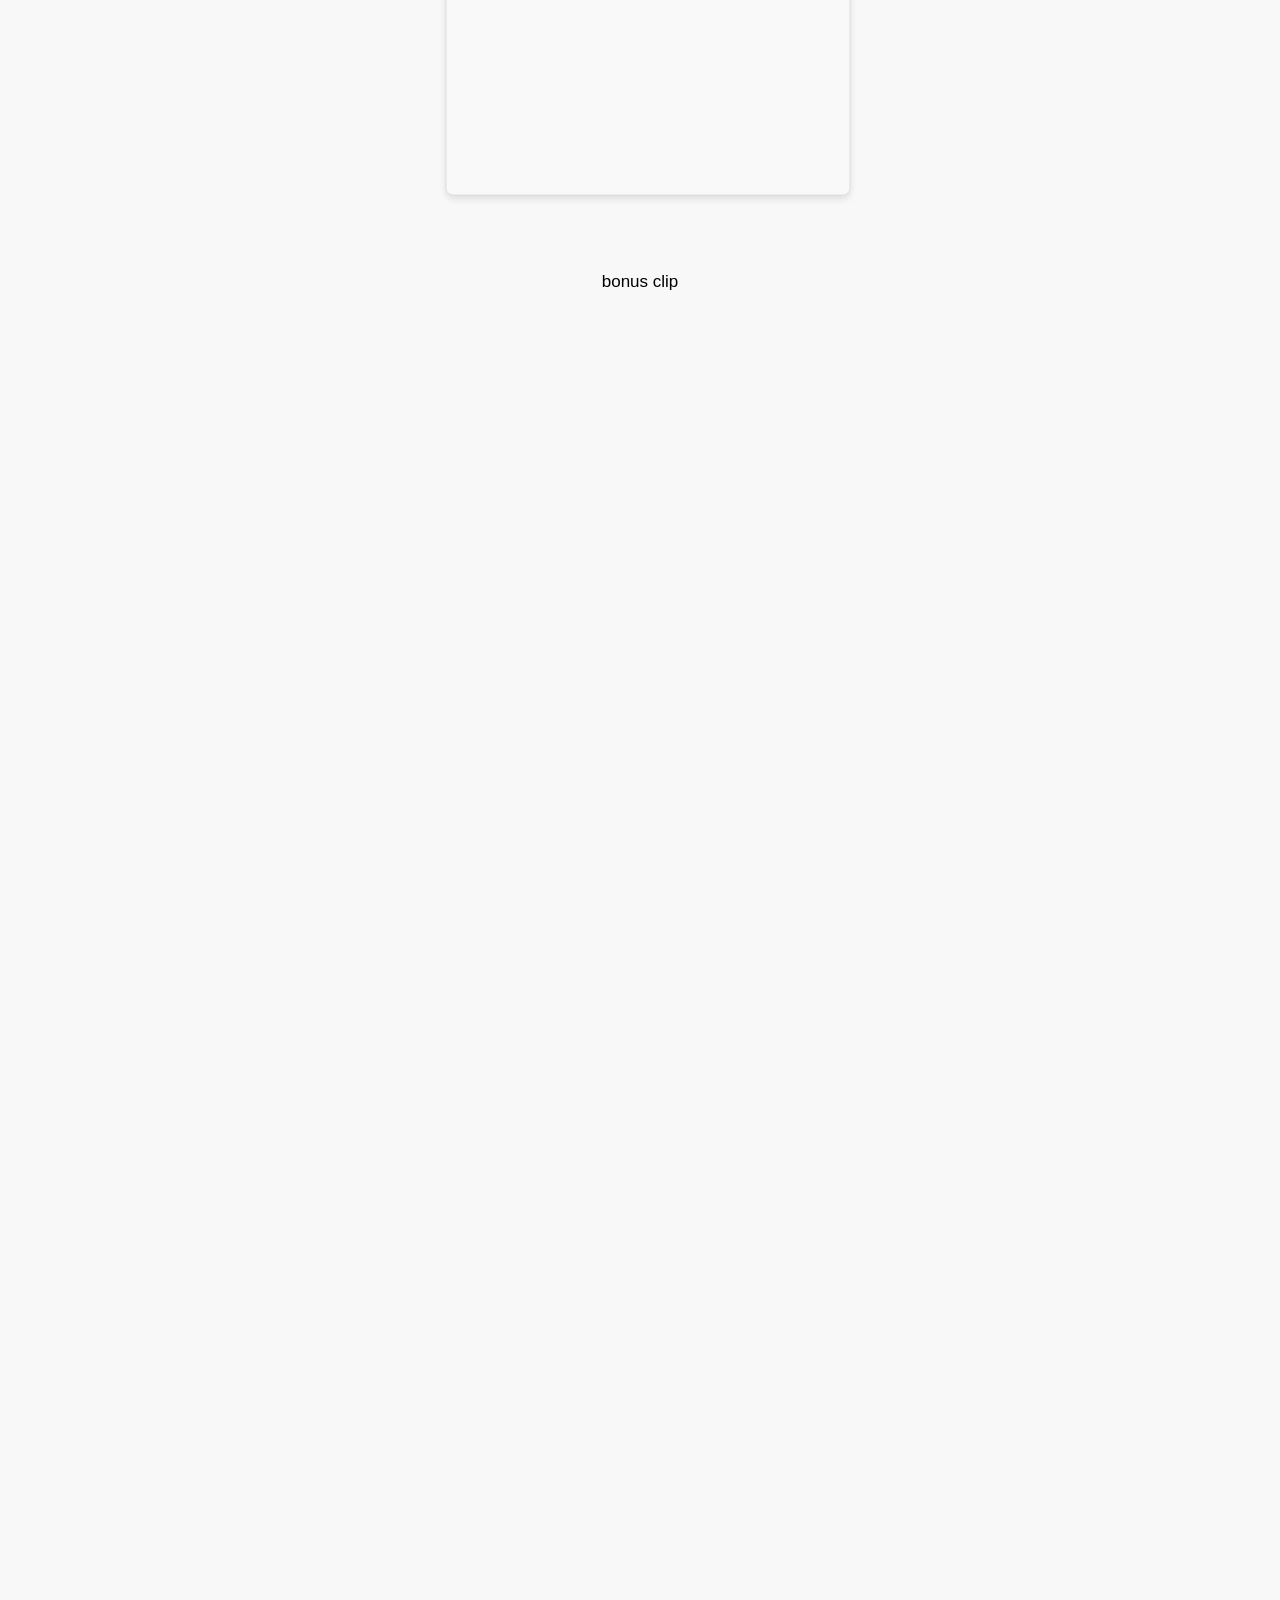
==== commit 5a1b4a77: "calc" ====
--- a/index.html
+++ b/index.html
@@ -112,7 +112,6 @@
     <section id="projects-section">
         <h2>Projects</h2>
         <p>Here are some of the projects I've worked on, both personal and for school.
-        <p>coming soon!</p>
         <br>
         <div class="projects-section">
             <div #swiperRef="" class="swiper card-swiper">
@@ -122,9 +121,9 @@
                             <picture>
                                 <img src="images/calculator.png" alt="Calc (calculator) project">
                             </picture>
-                            <h4>Project 1</h4>
-                            <h5><em>2025</em></h5>
-                            <p>Description of project 1.</p>
+                            <h4>Simple Calc (calculator)</h4>
+                            <h5><em>2026</em></h5>
+                            <p>This is a simple calculator project built with HTML, CSS, and JavaScript. This took me around 30 minutes to make during class.</p>
                         </a>
                     </div>
                 </div>
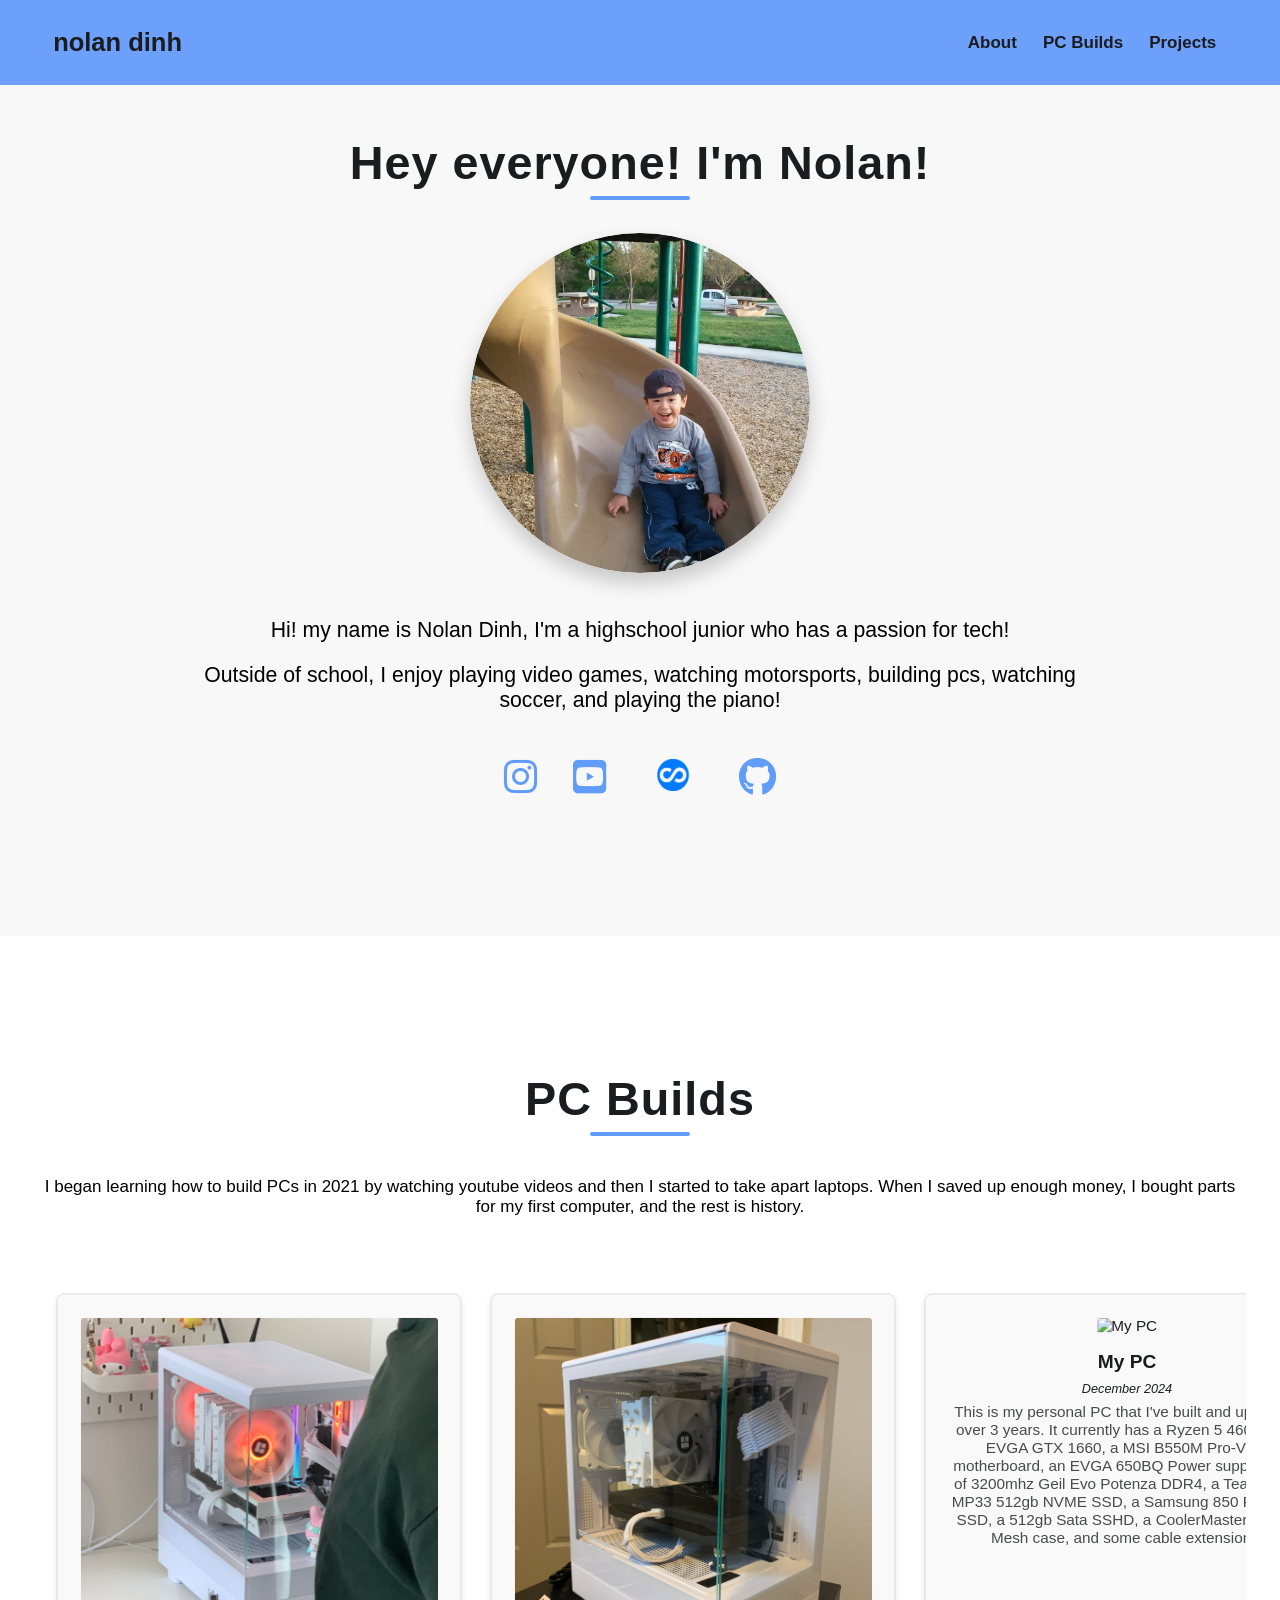
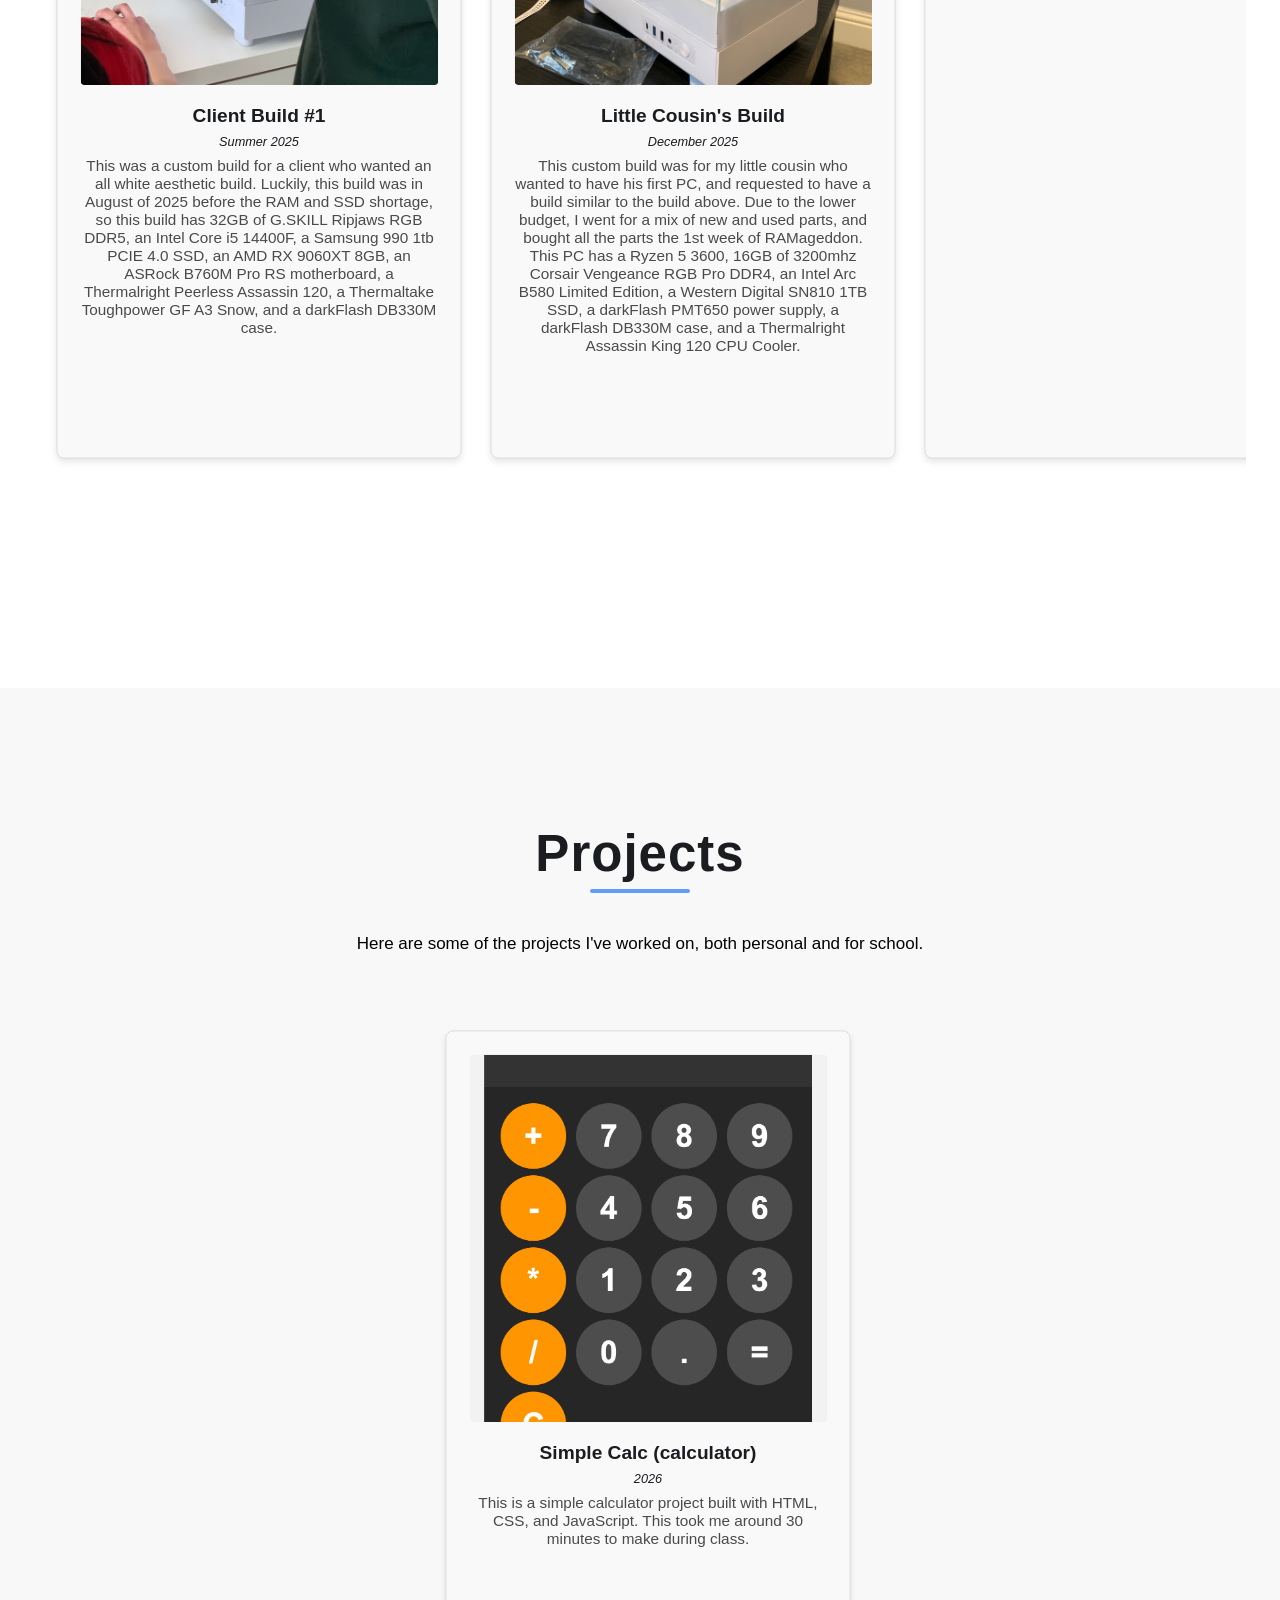
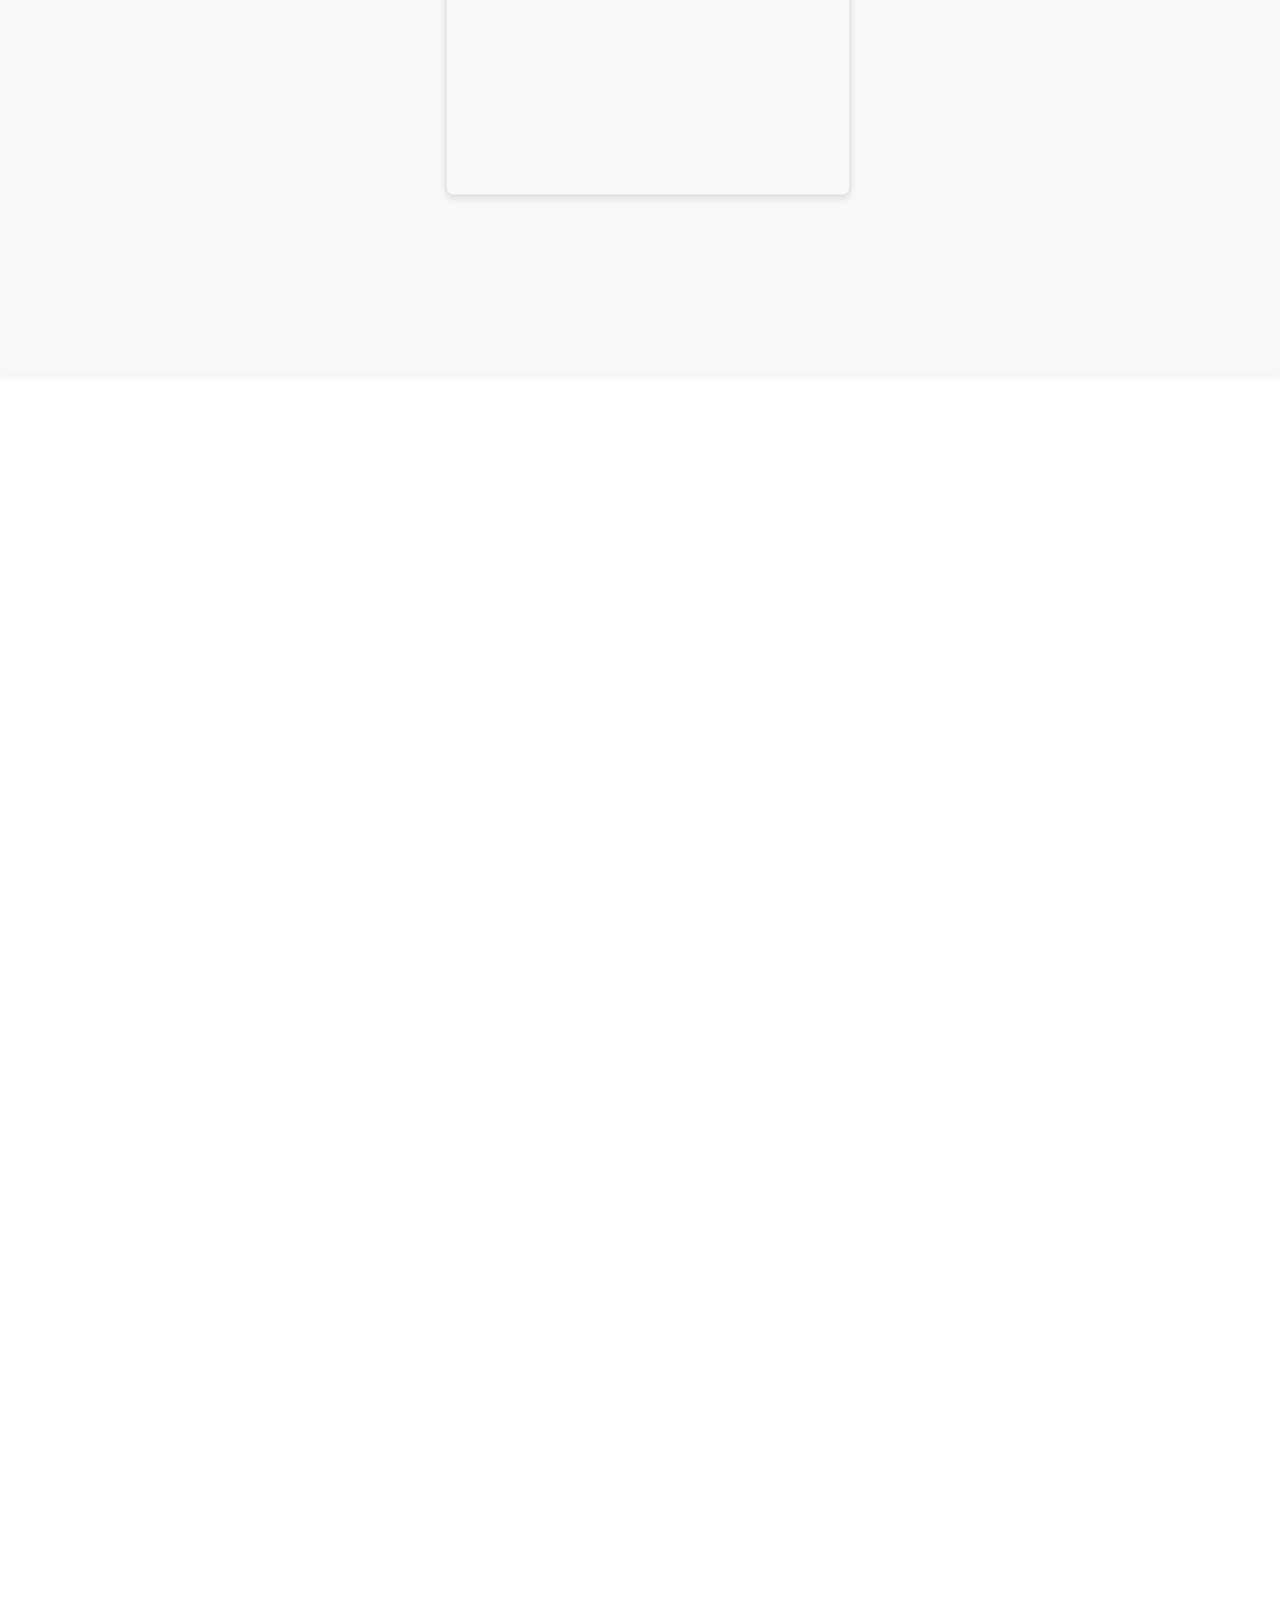
==== commit 4cc591a7: "a" ====
--- a/index.html
+++ b/index.html
@@ -117,7 +117,7 @@
             <div #swiperRef="" class="swiper card-swiper">
                 <div class="swiper-wrapper">
                     <div class="swiper-slide">
-                        <a href="https://github.com/nolandinh09/calculator" target="_blank" class="project-box">
+                        <a href="https://nolandinh09.github.io/calculator/" target="_blank" class="project-box">
                             <picture>
                                 <img src="images/calculator.png" alt="Calc (calculator) project">
                             </picture>
@@ -129,7 +129,8 @@
                 </div>
             </div>
         </div>
-        <p>bonus clip</p>
+    </section>
+    <br>
         <div style="position:relative; width:100%; height:0px; padding-bottom:56.250%"><iframe allow="fullscreen" allowfullscreen height="100%" src="https://streamable.com/e/1veasy" width="100%" style="border:none; width:50%; height:50%; position:absolute; left:0px; top:0px; overflow:hidden;"></iframe></div>
         <div style="position:relative; width:100%; height:0px; padding-bottom:56.250%"><iframe allow="fullscreen" allowfullscreen height="100%" src="https://streamable.com/e/w5113v?loop=0" width="100%" style="border:none; width:50%; height:50%; position:absolute; left:0px; top:0px; overflow:hidden;"></iframe></div>
         <script src="https://cdn.jsdelivr.net/npm/swiper@11/swiper-bundle.min.js"></script>
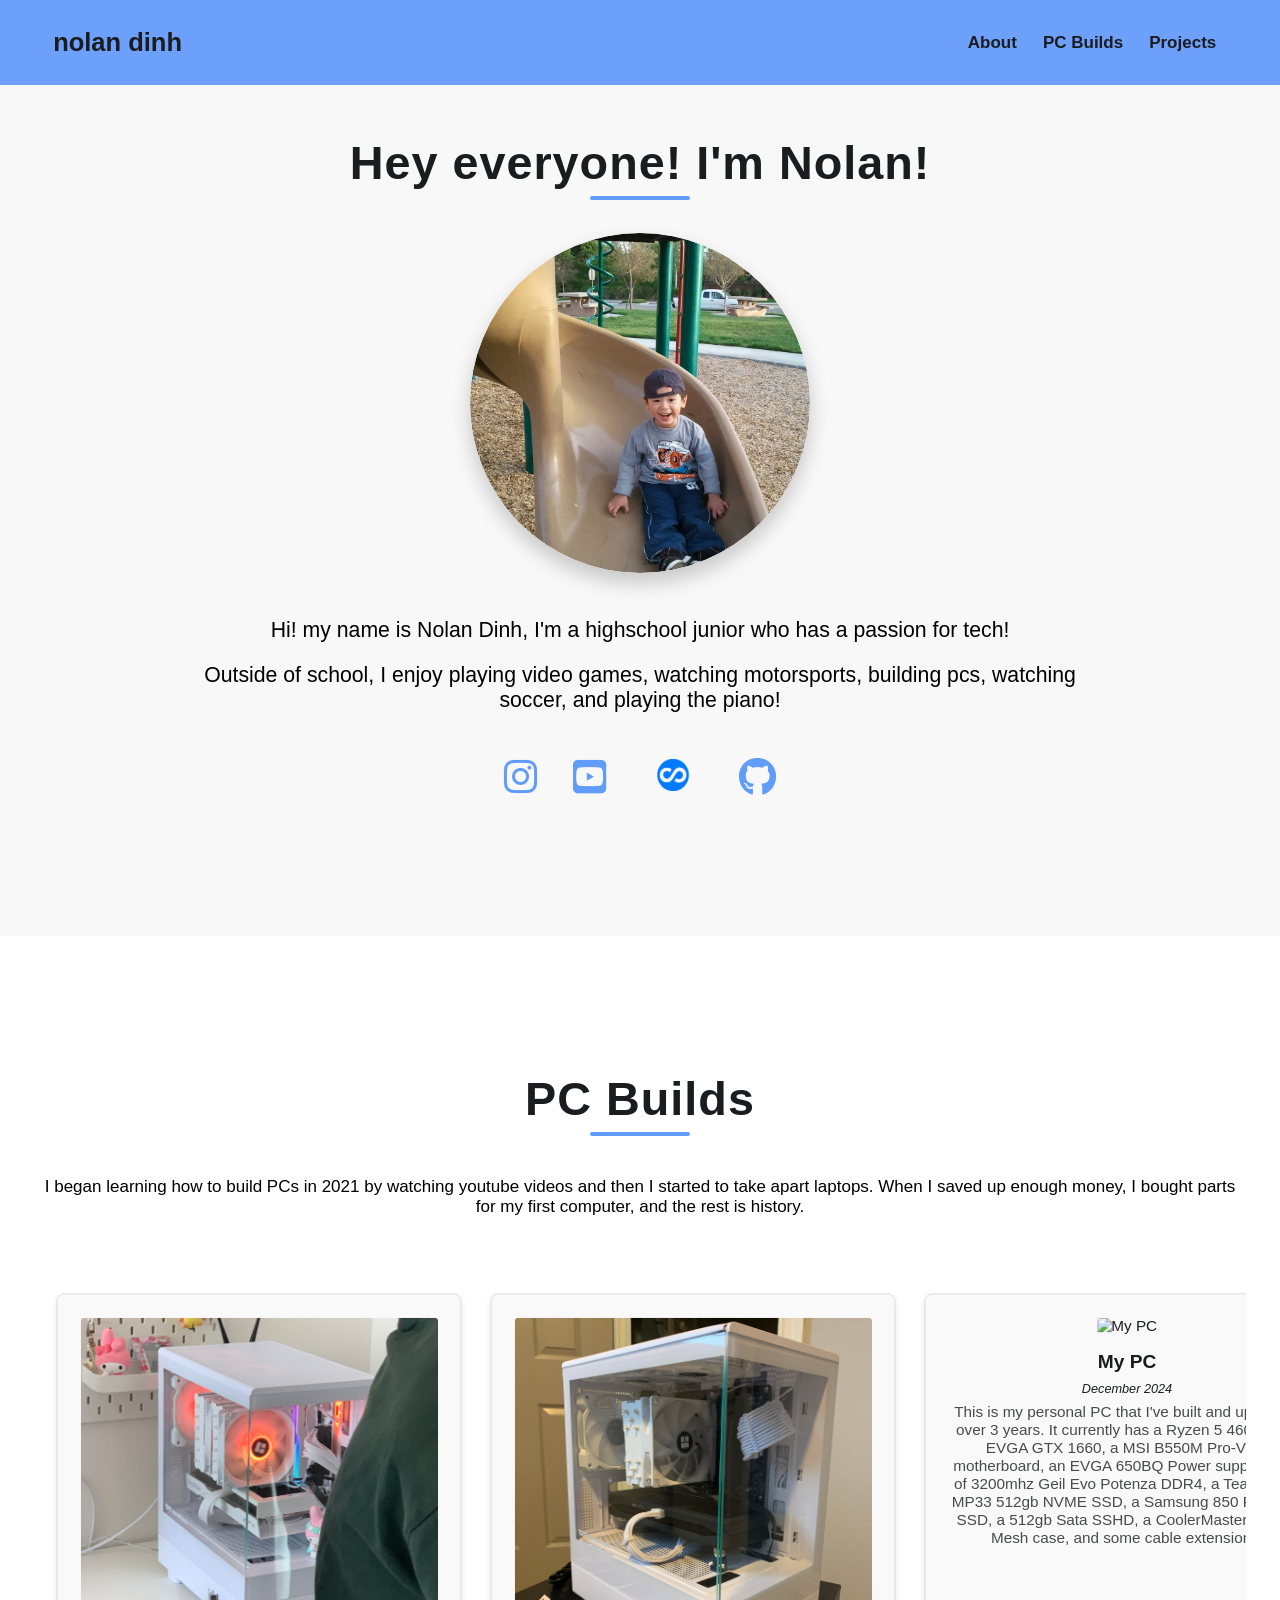
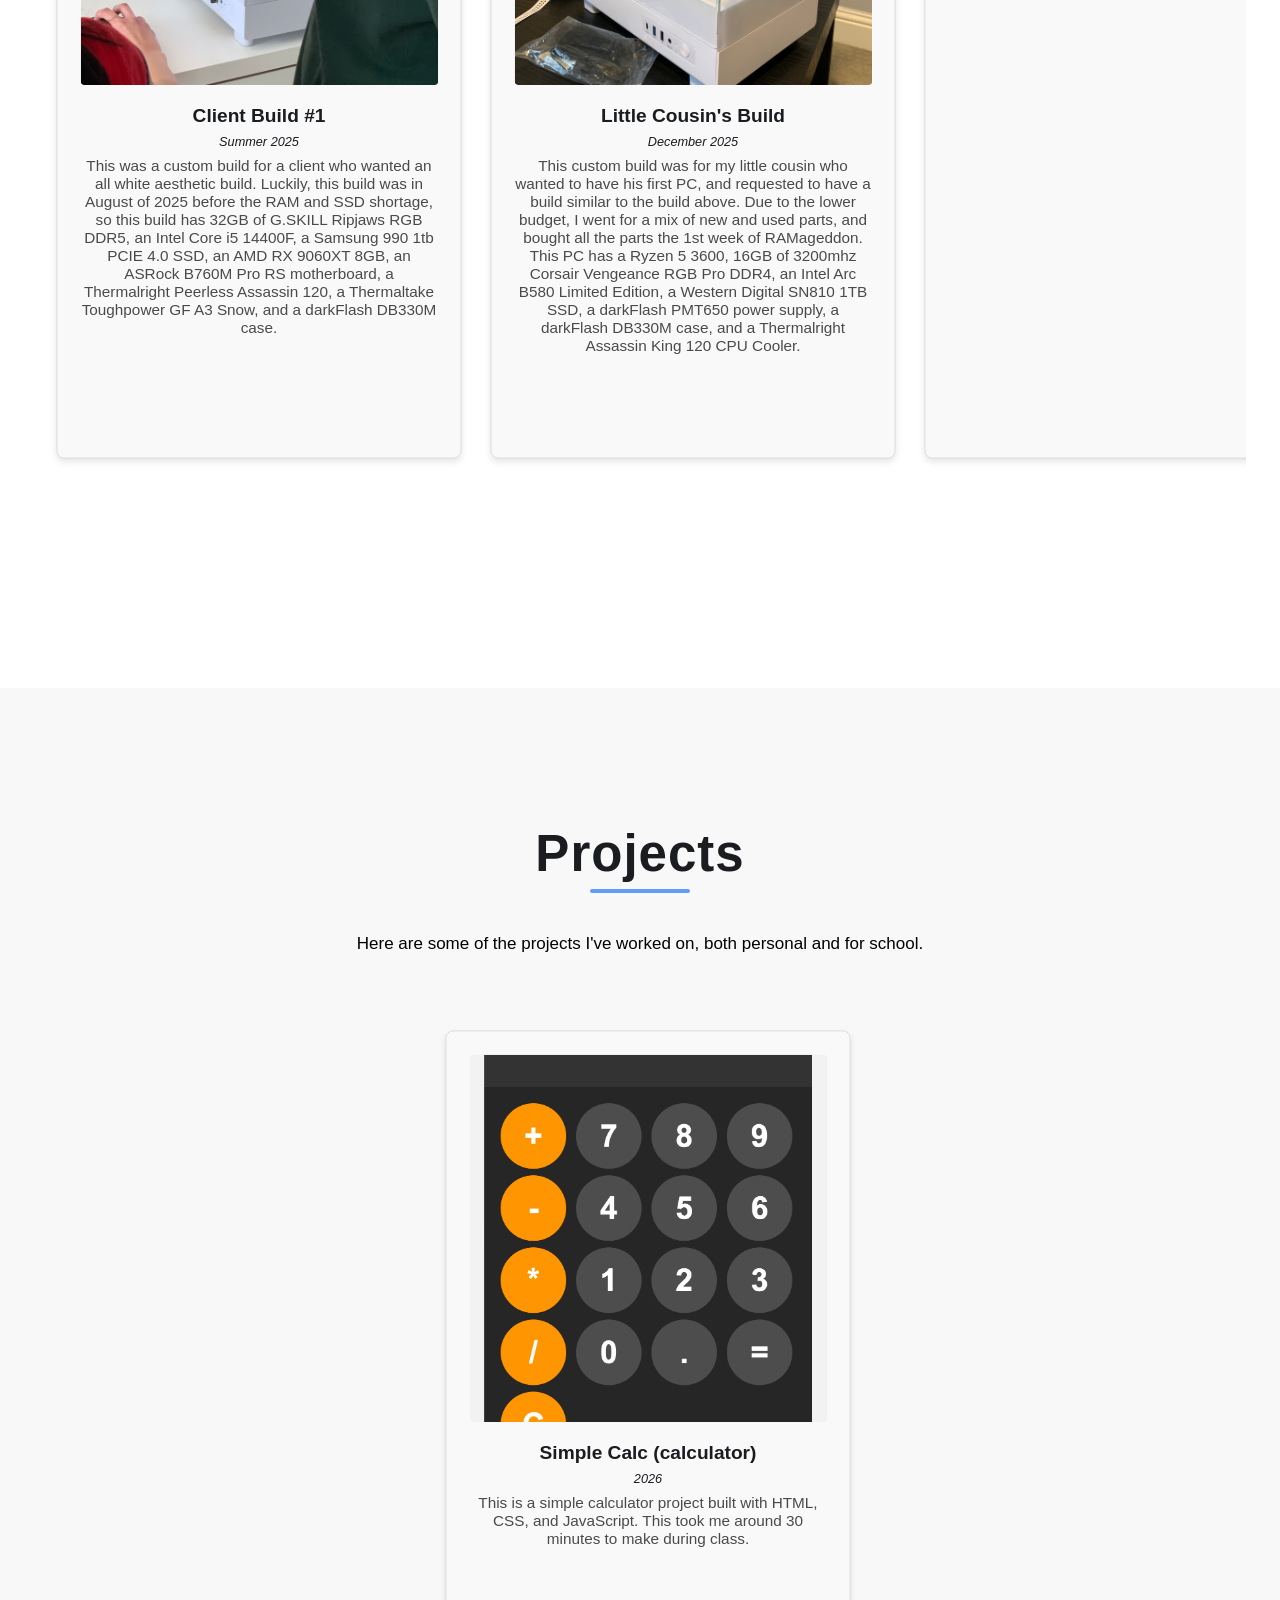
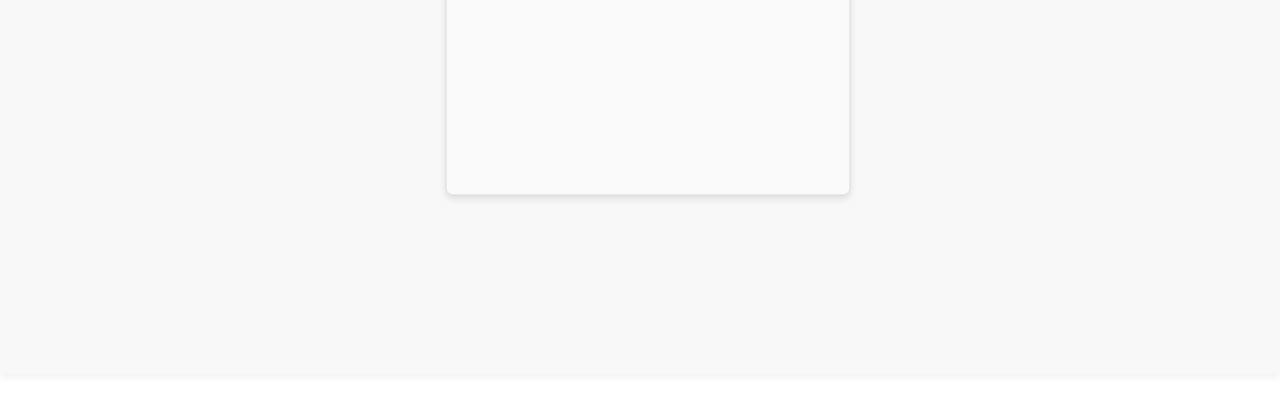
==== commit 4adae42e: "Removed game clips; personal portfolio finish" ====
--- a/index.html
+++ b/index.html
@@ -131,8 +131,6 @@
         </div>
     </section>
     <br>
-        <div style="position:relative; width:100%; height:0px; padding-bottom:56.250%"><iframe allow="fullscreen" allowfullscreen height="100%" src="https://streamable.com/e/1veasy" width="100%" style="border:none; width:50%; height:50%; position:absolute; left:0px; top:0px; overflow:hidden;"></iframe></div>
-        <div style="position:relative; width:100%; height:0px; padding-bottom:56.250%"><iframe allow="fullscreen" allowfullscreen height="100%" src="https://streamable.com/e/w5113v?loop=0" width="100%" style="border:none; width:50%; height:50%; position:absolute; left:0px; top:0px; overflow:hidden;"></iframe></div>
         <script src="https://cdn.jsdelivr.net/npm/swiper@11/swiper-bundle.min.js"></script>
     <script>
         document.addEventListener("DOMContentLoaded", function () {
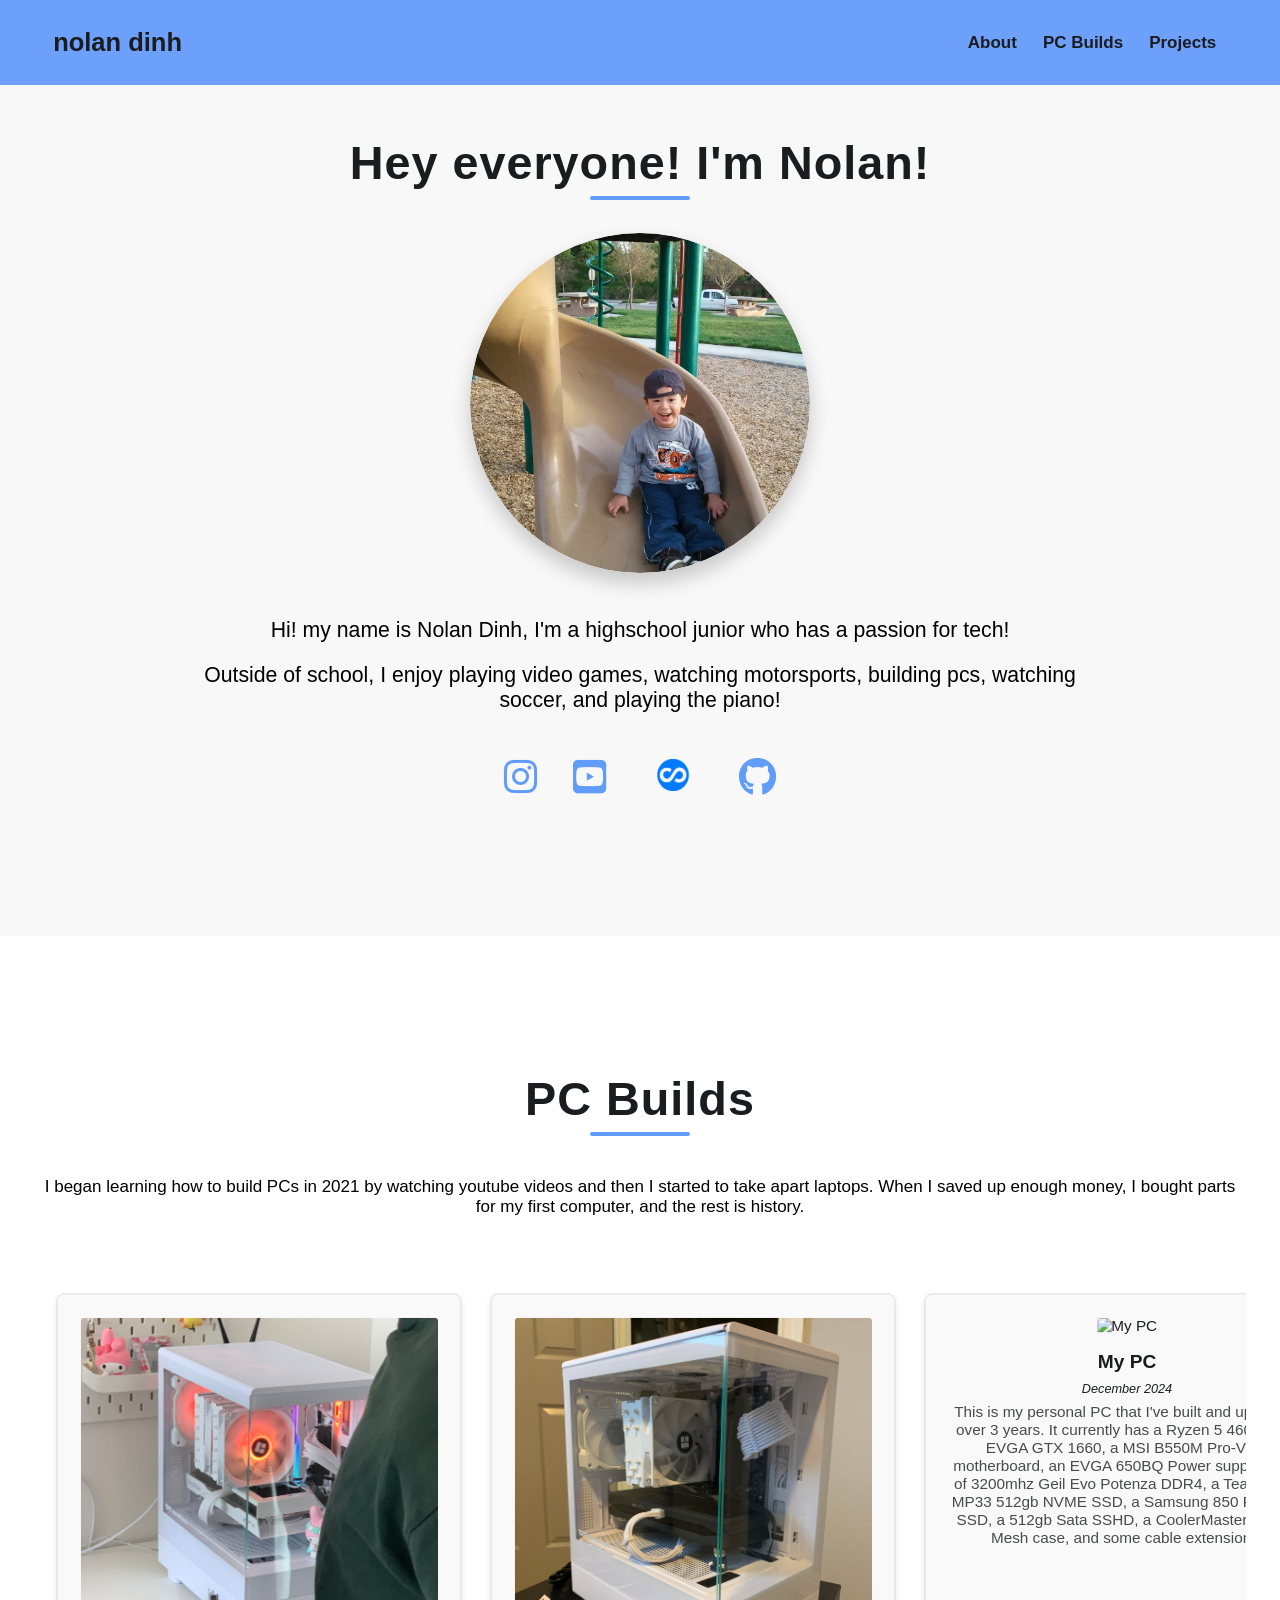
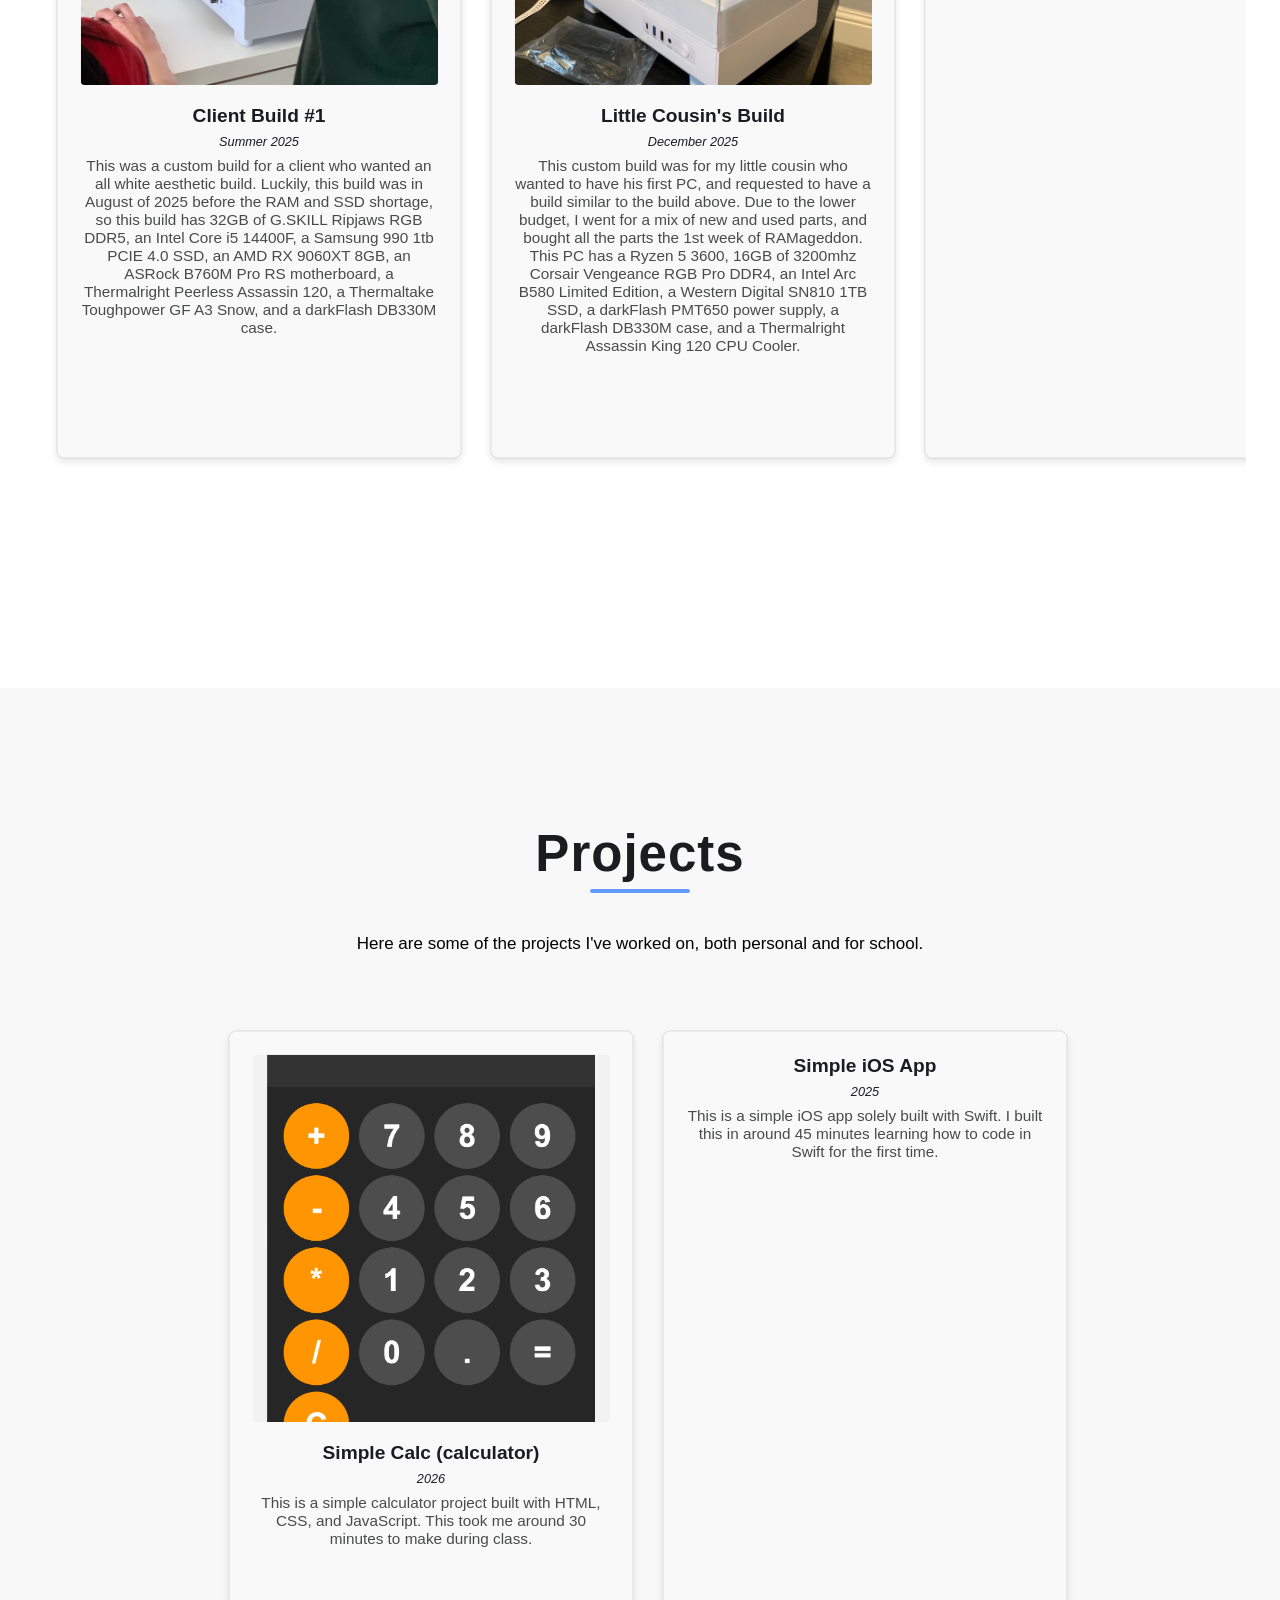
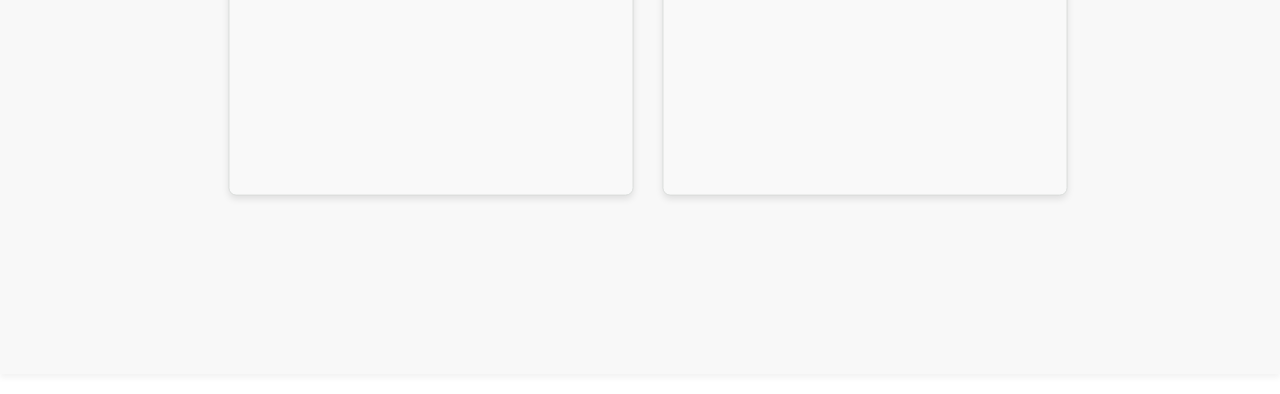
==== commit a9f1e425: "Add build2" ====
--- a/index.html
+++ b/index.html
@@ -126,6 +126,15 @@
                             <p>This is a simple calculator project built with HTML, CSS, and JavaScript. This took me around 30 minutes to make during class.</p>
                         </a>
                     </div>
+                    <div class="swiper-slide">
+                        <a href="https://github.com/nolandinh09/build2" target="_blank" class="project-box">
+                            <picture></picture>
+                            <h4>Simple iOS App</h4>
+                            <h5><em>2025</em></h5>
+                            <p>This is a simple iOS app solely built with Swift. I built this in around 45 minutes learning how to code in Swift for the first time.</p>
+                        </a>
+                    </div>
+                </div>
                 </div>
             </div>
         </div>
